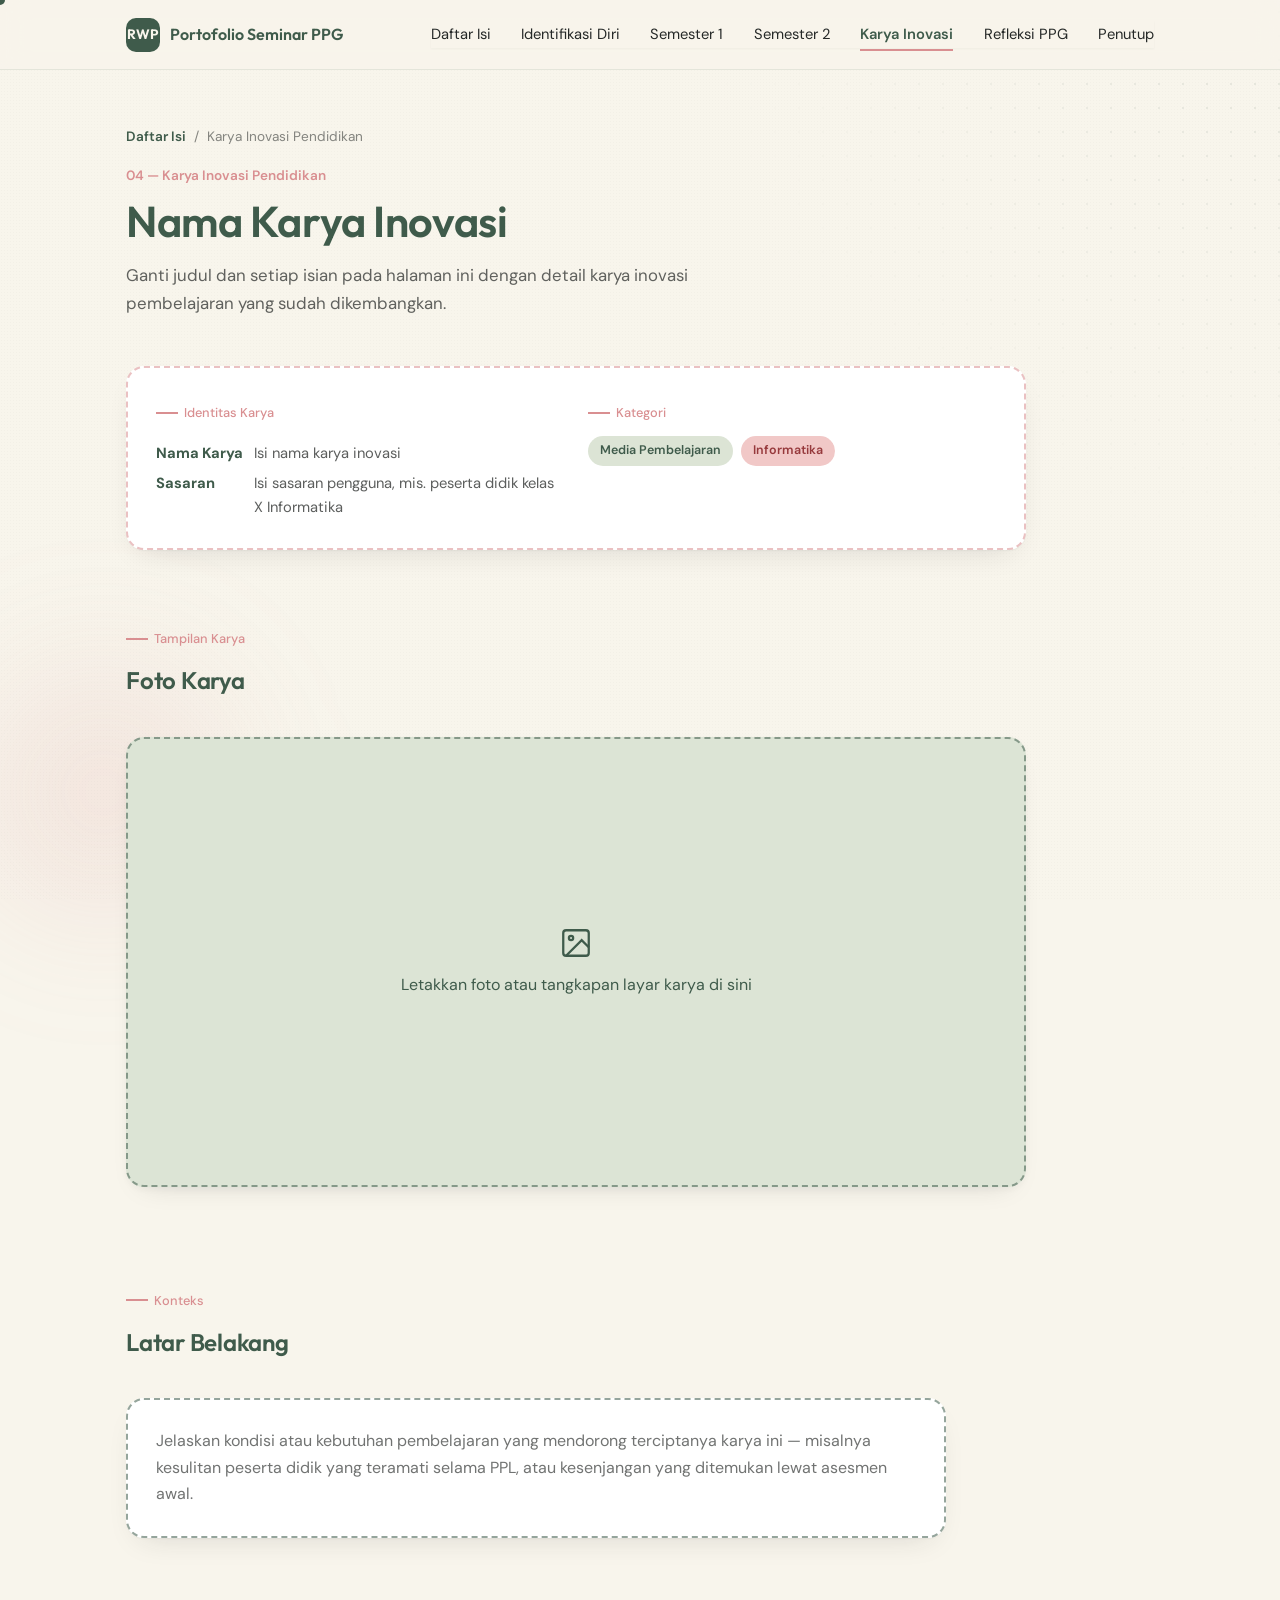
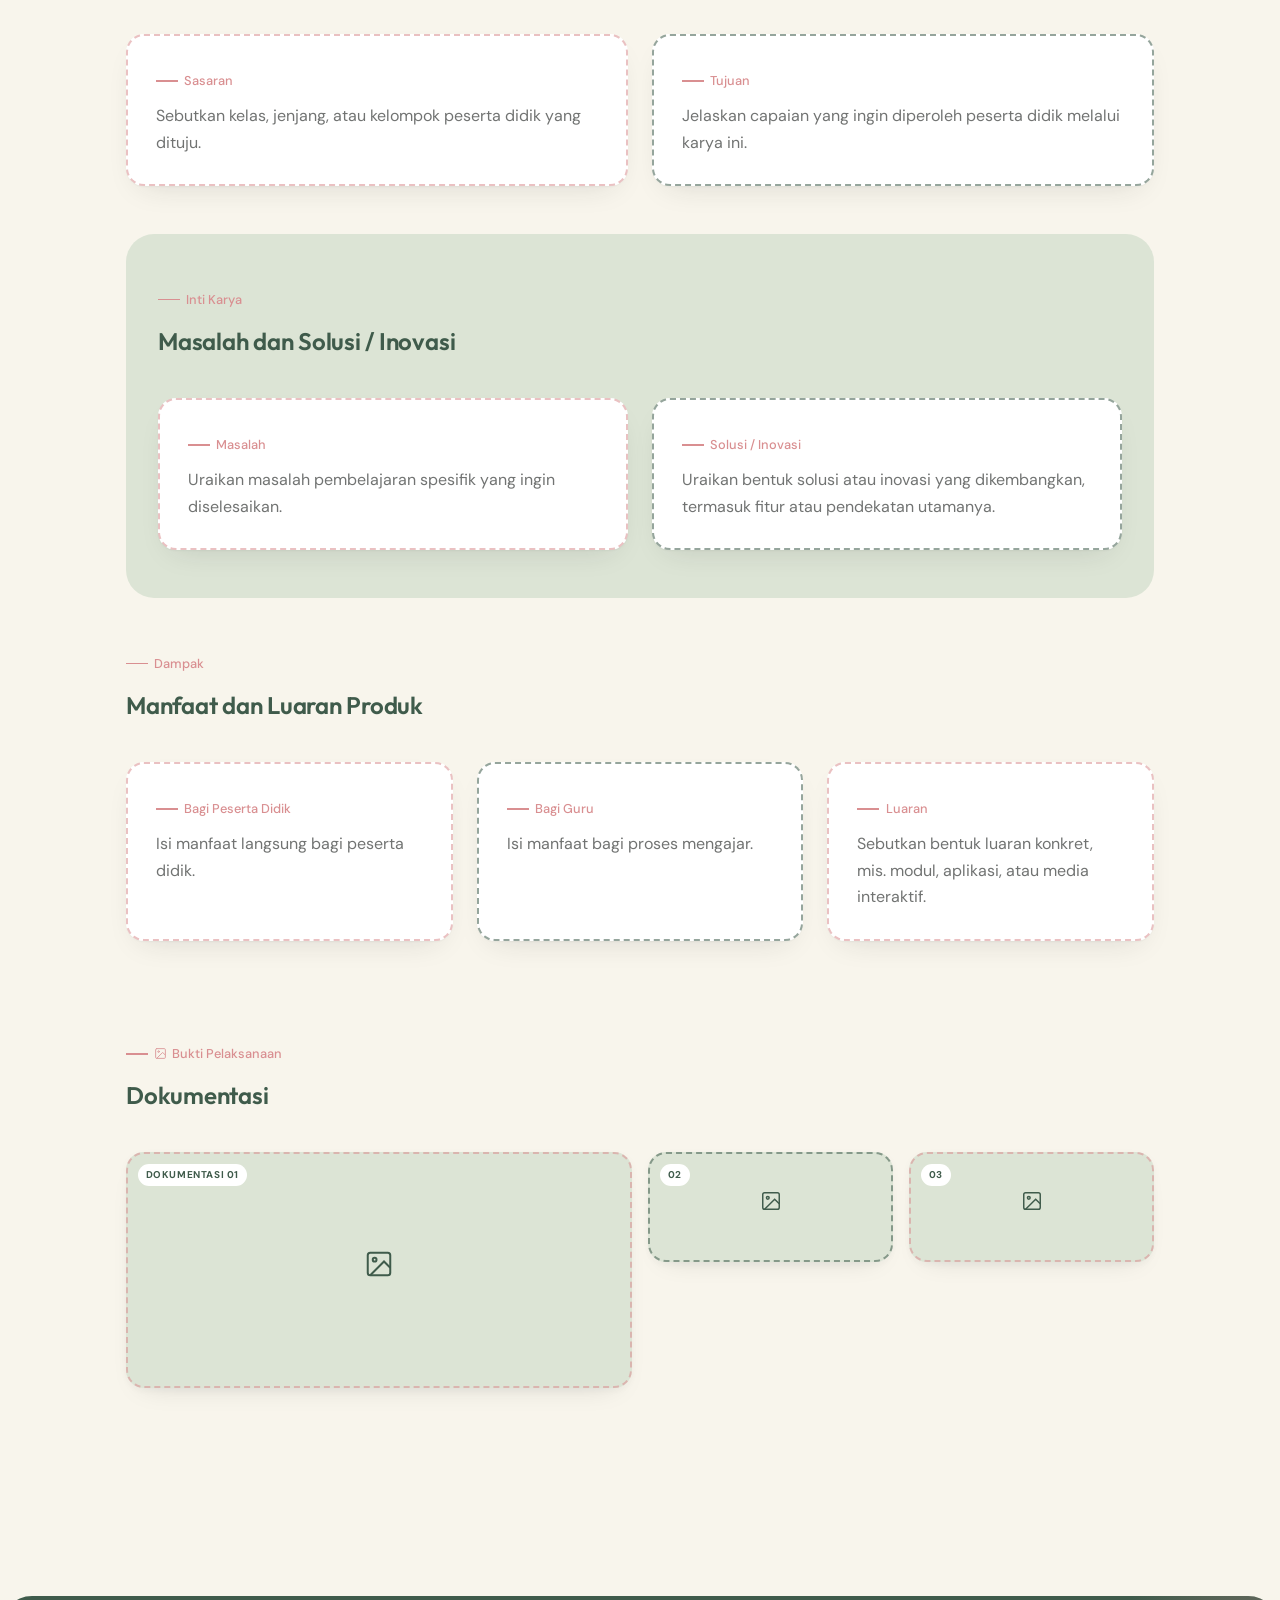
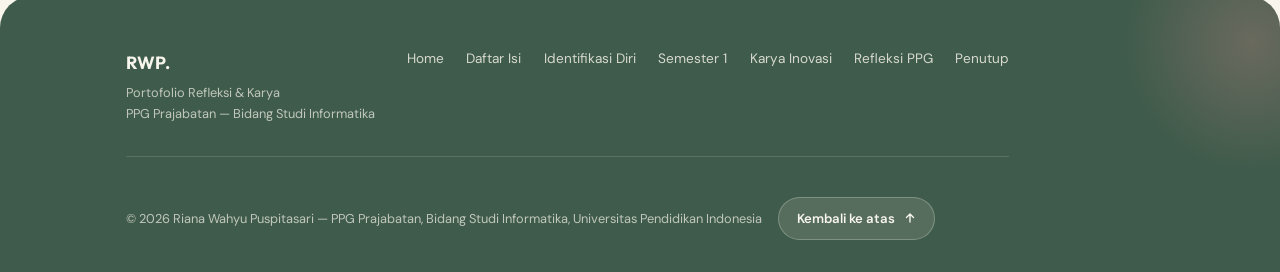
==== karya-inovasi.html @ f8ba3a1b "first" ====
<!DOCTYPE html>
<html lang="id">
<head>
<meta charset="UTF-8">
<meta name="viewport" content="width=device-width, initial-scale=1.0">
<title>Karya Inovasi Pendidikan — Portofolio Seminar PPG</title>
<link rel="preconnect" href="https://fonts.googleapis.com">
<link href="https://fonts.googleapis.com/css2?family=Plus+Jakarta+Sans:wght@500;600;700;800&family=Inter:wght@400;500;600;700&family=Caveat:wght@500;600&display=swap" rel="stylesheet">
<link rel="stylesheet" href="assets/css/style.css">
</head>
<body>
<div id="loader" aria-hidden="true">
  <div class="loader-mark">RWP.</div>
  <div class="loader-text">Merangkai perjalanan belajar&hellip;</div>
  <div class="loader-bar"><span></span></div>
</div>
<div id="scroll-progress-wrap"><div id="scroll-progress"></div></div>
<div id="custom-cursor" aria-hidden="true"></div>

<nav class="site-nav" id="top">
  <div class="container">
    <a href="index.html" class="brand"><span class="brand-mark">RWP</span> Portofolio Seminar PPG</a>
    <ul class="nav-links">
      <li><a href="daftar-isi.html">Daftar Isi</a></li>
      <li><a href="identifikasi-diri.html">Identifikasi Diri</a></li>
      <li><a href="semester-1.html">Semester 1</a></li>
      <li><a href="semester-2.html">Semester 2</a></li>
      <li><a href="karya-inovasi.html">Karya Inovasi</a></li>
      <li><a href="refleksi-ppg.html">Refleksi PPG</a></li>
      <li><a href="penutup.html">Penutup</a></li>
    </ul>
    <button class="menu-btn" aria-label="Buka menu" aria-expanded="false">
      <svg width="18" height="18" viewBox="0 0 24 24" fill="none" stroke="currentColor" stroke-width="2.2" stroke-linecap="round"><path d="M4 6h16M4 12h16M4 18h16"/></svg>
    </button>
  </div>
</nav>

<main class="page-shell">
  <div class="container">
    <div class="breadcrumb"><a href="daftar-isi.html">Daftar Isi</a><span>/</span><span>Karya Inovasi Pendidikan</span></div>

    <div class="hero-header" style="text-align:left;padding-top:0;">
      <p class="kicker">04 — Karya Inovasi Pendidikan</p>
      <h1 id="karya-title">Nama Karya Inovasi</h1>
      <p class="lede" style="margin-inline:0;">Ganti judul dan setiap isian pada halaman ini dengan detail karya inovasi pembelajaran yang sudah dikembangkan.</p>
    </div>

    <!-- Identitas Karya -->
    <section class="section-tight reveal">
      <div class="card card-pad grid grid-2" style="max-width:900px;">
        <div>
          <p class="eyebrow">Identitas Karya</p>
          <div class="identity-info">
            <div class="id-row"><b>Nama Karya</b><span>Isi nama karya inovasi</span></div>
            <div class="id-row"><b>Sasaran</b><span>Isi sasaran pengguna, mis. peserta didik kelas X Informatika</span></div>
          </div>
        </div>
        <div>
          <p class="eyebrow">Kategori</p>
          <div style="display:flex;gap:.5rem;flex-wrap:wrap;">
            <span class="tag">Media Pembelajaran</span>
            <span class="tag tag-rose">Informatika</span>
          </div>
        </div>
      </div>
    </section>

    <!-- Foto Karya -->
    <section class="reveal">
      <div class="section-head">
        <p class="eyebrow">Tampilan Karya</p>
        <h2>Foto Karya</h2>
      </div>
      <div class="artefact-frame" style="max-width:900px;aspect-ratio:16/8;display:flex;flex-direction:column;align-items:center;justify-content:center;">
        <svg width="34" height="34" viewBox="0 0 24 24" fill="none" stroke="currentColor" stroke-width="1.6"><rect x="3" y="3" width="18" height="18" rx="2"/><circle cx="8.5" cy="8.5" r="1.5"/><path d="M21 15l-5-5L5 21"/></svg>
        <p>Letakkan foto atau tangkapan layar karya di sini</p>
      </div>
    </section>

    <!-- Latar Belakang -->
    <section class="reveal">
      <div class="section-head">
        <p class="eyebrow">Konteks</p>
        <h2>Latar Belakang</h2>
      </div>
      <div class="card card-pad" style="max-width:820px;">
        <p class="muted">Jelaskan kondisi atau kebutuhan pembelajaran yang mendorong terciptanya karya ini — misalnya kesulitan peserta didik yang teramati selama PPL, atau kesenjangan yang ditemukan lewat asesmen awal.</p>
      </div>
    </section>

    <!-- Sasaran dan Tujuan -->
    <section class="reveal">
      <div class="grid grid-2">
        <div class="card card-pad">
          <p class="eyebrow">Sasaran</p>
          <p class="muted">Sebutkan kelas, jenjang, atau kelompok peserta didik yang dituju.</p>
        </div>
        <div class="card card-pad">
          <p class="eyebrow">Tujuan</p>
          <p class="muted">Jelaskan capaian yang ingin diperoleh peserta didik melalui karya ini.</p>
        </div>
      </div>
    </section>

    <!-- Masalah dan Solusi -->
    <section class="section-alt reveal" style="border-radius: var(--radius-lg);">
      <div class="container" style="padding-inline:2rem;max-width:100%;">
        <div class="section-head">
          <p class="eyebrow">Inti Karya</p>
          <h2>Masalah dan Solusi / Inovasi</h2>
        </div>
        <div class="grid grid-2">
          <div class="card card-pad">
            <p class="eyebrow" style="color:var(--rose);">Masalah</p>
            <p class="muted">Uraikan masalah pembelajaran spesifik yang ingin diselesaikan.</p>
          </div>
          <div class="card card-pad">
            <p class="eyebrow">Solusi / Inovasi</p>
            <p class="muted">Uraikan bentuk solusi atau inovasi yang dikembangkan, termasuk fitur atau pendekatan utamanya.</p>
          </div>
        </div>
      </div>
    </section>

    <!-- Manfaat dan Luaran -->
    <section class="reveal">
      <div class="section-head">
        <p class="eyebrow">Dampak</p>
        <h2>Manfaat dan Luaran Produk</h2>
      </div>
      <div class="grid grid-3">
        <div class="card card-pad">
          <p class="eyebrow">Bagi Peserta Didik</p>
          <p class="muted">Isi manfaat langsung bagi peserta didik.</p>
        </div>
        <div class="card card-pad">
          <p class="eyebrow">Bagi Guru</p>
          <p class="muted">Isi manfaat bagi proses mengajar.</p>
        </div>
        <div class="card card-pad">
          <p class="eyebrow">Luaran</p>
          <p class="muted">Sebutkan bentuk luaran konkret, mis. modul, aplikasi, atau media interaktif.</p>
        </div>
      </div>
    </section>

    <!-- Dokumentasi -->
    <section class="reveal">
      <div class="section-head">
        <p class="eyebrow"><span class="deco-icon"><svg width="13" height="13" viewBox="0 0 24 24" fill="none" stroke="currentColor" stroke-width="1.8" stroke-linecap="round" stroke-linejoin="round"><rect x="3" y="3" width="18" height="18" rx="2"/><circle cx="8.5" cy="8.5" r="1.5"/><path d="M21 15l-5-5L5 21"/></svg></span> Bukti Pelaksanaan</p>
        <h2>Dokumentasi</h2>
      </div>
      <div class="gallery-varied">
        <div class="artefact-frame g-large">
          <span class="a-tag">Dokumentasi 01</span>
          <svg width="30" height="30" viewBox="0 0 24 24" fill="none" stroke="currentColor" stroke-width="1.6"><rect x="3" y="3" width="18" height="18" rx="2"/><circle cx="8.5" cy="8.5" r="1.5"/><path d="M21 15l-5-5L5 21"/></svg>
        </div>
        <div class="artefact-frame g-small">
          <span class="a-tag">02</span>
          <svg width="22" height="22" viewBox="0 0 24 24" fill="none" stroke="currentColor" stroke-width="1.6"><rect x="3" y="3" width="18" height="18" rx="2"/><circle cx="8.5" cy="8.5" r="1.5"/><path d="M21 15l-5-5L5 21"/></svg>
        </div>
        <div class="artefact-frame g-small">
          <span class="a-tag">03</span>
          <svg width="22" height="22" viewBox="0 0 24 24" fill="none" stroke="currentColor" stroke-width="1.6"><rect x="3" y="3" width="18" height="18" rx="2"/><circle cx="8.5" cy="8.5" r="1.5"/><path d="M21 15l-5-5L5 21"/></svg>
        </div>
      </div>
    </section>

  </div>
</main>

<footer class="site-footer">
  <div class="container">
    <div class="footer-top">
      <div class="footer-brand">RWP.
        <span>Portofolio Refleksi &amp; Karya<br>PPG Prajabatan &mdash; Bidang Studi Informatika</span>
      </div>
      <nav class="footer-nav" aria-label="Navigasi footer">
        <a href="index.html">Home</a>
        <a href="daftar-isi.html">Daftar Isi</a>
        <a href="identifikasi-diri.html">Identifikasi Diri</a>
        <a href="semester-1.html">Semester 1</a>
        <a href="karya-inovasi.html">Karya Inovasi</a>
        <a href="refleksi-ppg.html">Refleksi PPG</a>
        <a href="penutup.html">Penutup</a>
      </nav>
    </div>
    <div class="footer-bottom">
      <p>&copy; 2026 Riana Wahyu Puspitasari &mdash; PPG Prajabatan, Bidang Studi Informatika, Universitas Pendidikan Indonesia</p>
      <a href="#top" class="back-to-top magnetic">Kembali ke atas <svg width="14" height="14" viewBox="0 0 24 24" fill="none" stroke="currentColor" stroke-width="2.4" stroke-linecap="round"><path d="M12 19V5M6 11l6-6 6 6"/></svg></a>
    </div>
  </div>
</footer>

<script src="assets/js/main.js"></script>
</body>
</html>
---- assets/css/style.css ----
@import url("https://fonts.googleapis.com/css2?family=Caveat:wght@400;500;600;700&family=DM+Sans:wght@400;500;600;700&family=Outfit:wght@400;500;600;700&display=swap");

/* ==========================================================================
   Portofolio Seminar PPG — Riana Wahyu Puspitasari
   Design tokens: Warm Cream / Deep Sage / Dusty Rose
   Type: Space Grotesk (display) + Inter (body)
   ========================================================================== */

:root{
  --cream:      #F8F5EC;
  --sage-deep:  #3F5B4B;
  --sage-soft:  #A8B9A3;
  --rose:       #D98F91;
  --blush:      #F1C8C7;
  --sage-pale:  #DCE4D5;
  --charcoal:   #252827;
  --beige:      #E7D8BE;
  --white:      #FFFFFF;

  --sage-deep-rgb: 63, 91, 75;
  --rose-rgb: 217, 143, 145;

  --font-display: "Outfit", sans-serif;
  --font-body: "DM Sans", sans-serif;
  --font-hand: "Caveat", cursive;

  --c-connection: var(--rose);
  --c-challenge: var(--blush);
  --c-concept: var(--sage-soft);
  --c-change: var(--sage-deep);

  --radius-lg: 28px;
  --radius-md: 18px;
  --radius-sm: 10px;

  --shadow-card: 0 1px 2px rgba(37,40,39,.04), 0 12px 32px -16px rgba(37,40,39,.18);
  --shadow-lift: 0 20px 48px -20px rgba(37,40,39,.28);

  --max-width: 1140px;
  --edge: clamp(1.25rem, 5vw, 3.5rem);
}

@media (prefers-color-scheme: no-preference){ }

*, *::before, *::after{ box-sizing: border-box; }
html{ scroll-behavior: smooth; }
@media (prefers-reduced-motion: reduce){
  html{ scroll-behavior: auto; }
  *{ animation-duration: .001ms !important; animation-iteration-count: 1 !important; transition-duration: .001ms !important; }
}

body{
  margin: 0;
  background: var(--cream);
  color: var(--charcoal);
  font-family: var(--font-body);
  font-size: 16px;
  line-height: 1.65;
  -webkit-font-smoothing: antialiased;
  position: relative;
}

/* Subtle paper grain, sits above the cream field, below all content */
body::before{
  content: "";
  position: fixed;
  inset: 0;
  z-index: 0;
  pointer-events: none;
  opacity: .5;
  background-image: radial-gradient(rgba(63,91,75,.05) 1px, transparent 1px);
  background-size: 3px 3px;
  mix-blend-mode: multiply;
}
.site-nav, main, .site-footer, #loader, #scroll-progress-wrap, #custom-cursor{ position: relative; z-index: 1; }

img{ max-width: 100%; display: block; }
a{ color: inherit; text-decoration: none; }
ul{ margin: 0; padding: 0; list-style: none; }
h1,h2,h3,h4,p{ margin: 0; }
button{ font: inherit; cursor: pointer; }

.container{
  max-width: var(--max-width);
  margin-inline: auto;
  padding-inline: var(--edge);
}

.font-display{ font-family: var(--font-display); }

h1,h2,h3,h4{ font-family: var(--font-display); color: var(--sage-deep); font-weight: 600; letter-spacing: -0.01em; }

.eyebrow{
  display: inline-flex;
  align-items: center;
  gap: .5em;
  font-size: .8rem;
  font-weight: 500;
  color: var(--rose);
  margin-bottom: .75rem;
}
.eyebrow::before{
  content: "";
  width: 22px; height: 1.5px;
  background: currentColor;
  display: inline-block;
}

/* ---------- Focus visibility ---------- */
a:focus-visible, button:focus-visible, [tabindex]:focus-visible{
  outline: 2px solid var(--sage-deep);
  outline-offset: 3px;
  border-radius: 4px;
}

/* ---------- Navbar ---------- */
.site-nav{
  position: sticky;
  top: 0;
  z-index: 100;
  background: rgba(248,245,236,.82);
  backdrop-filter: blur(14px) saturate(140%);
  border-bottom: 1px solid rgba(63,91,75,.1);
}
.site-nav .container{
  display: flex;
  align-items: center;
  justify-content: space-between;
  padding-block: 1.1rem;
}
.brand{
  display: flex;
  align-items: center;
  gap: .65rem;
  font-family: var(--font-display);
  font-weight: 600;
  font-size: 1rem;
  color: var(--sage-deep);
}
.brand-mark{
  width: 34px; height: 34px;
  border-radius: 10px;
  background: var(--sage-deep);
  color: var(--cream);
  display: flex; align-items: center; justify-content: center;
  font-family: var(--font-display);
  font-weight: 700;
  font-size: .85rem;
  flex-shrink: 0;
}
.nav-links{
  display: flex;
  align-items: center;
  gap: 1.9rem;
}
.nav-links a{
  font-size: .92rem;
  color: var(--charcoal);
  position: relative;
  padding-block: .2rem;
}
.nav-links a::after{
  content:"";
  position:absolute; left:0; bottom:-3px;
  width:0; height:2px; background: var(--rose);
  transition: width .25s ease;
}
.nav-links a:hover::after, .nav-links a.active::after{ width: 100%; }
.nav-links a.active{ color: var(--sage-deep); font-weight: 600; }

.menu-btn{
  display: none;
  border: none;
  background: var(--sage-deep);
  color: var(--cream);
  width: 42px; height: 42px;
  border-radius: 12px;
  align-items: center;
  justify-content: center;
}

@media (max-width: 860px){
  .nav-links{
    position: fixed;
    inset: 72px 1rem auto 1rem;
    background: var(--white);
    border-radius: var(--radius-md);
    flex-direction: column;
    align-items: stretch;
    padding: .75rem;
    box-shadow: var(--shadow-lift);
    gap: 0;
    transform: translateY(-12px);
    opacity: 0;
    pointer-events: none;
    transition: transform .25s ease, opacity .25s ease;
  }
  .nav-links.open{
    transform: translateY(0);
    opacity: 1;
    pointer-events: auto;
  }
  .nav-links a{ padding: .85rem 1rem; border-radius: var(--radius-sm); }
  .nav-links a:hover{ background: var(--sage-pale); }
  .nav-links a::after{ display:none; }
  .menu-btn{ display: flex; }
}

/* ---------- Buttons ---------- */
.btn{
  display: inline-flex;
  align-items: center;
  gap: .55rem;
  padding: .85rem 1.6rem;
  border-radius: 999px;
  font-weight: 600;
  font-size: .95rem;
  border: 1px solid transparent;
  transition: transform .2s ease, box-shadow .2s ease, background .2s ease;
}
.btn-primary{
  background: var(--sage-deep);
  color: var(--cream);
  box-shadow: 0 10px 24px -10px rgba(63,91,75,.55);
}
.btn-primary:hover{ transform: translateY(-2px); box-shadow: 0 16px 30px -12px rgba(63,91,75,.6); }
.btn-outline{
  background: transparent;
  border-color: rgba(63,91,75,.35);
  color: var(--sage-deep);
}
.btn-outline:hover{ background: rgba(63,91,75,.08); }
.btn-rose{
  background: var(--rose);
  color: var(--white);
  box-shadow: 0 10px 24px -10px rgba(217,143,145,.65);
}
.btn-rose:hover{ transform: translateY(-2px); }
.btn-sm{ padding: .6rem 1.15rem; font-size: .85rem; }

/* ---------- Section shells ---------- */
.page-shell{ padding-top: 3.5rem; padding-bottom: 6rem; position: relative; }

/* Persistent ambient background for every inner page — fixed to viewport so it
   reads as a constant "canvas texture" while scrolling, not a one-off per section. */
.page-shell::before{
  content: "";
  position: fixed;
  top: 0; right: 0;
  width: min(46vw, 620px); height: 60vh;
  z-index: 0;
  pointer-events: none;
  background-image: radial-gradient(rgba(63,91,75,.11) 1.2px, transparent 1.2px);
  background-size: 24px 24px;
  mask-image: radial-gradient(circle at top right, black, transparent 72%);
  -webkit-mask-image: radial-gradient(circle at top right, black, transparent 72%);
}
.page-shell::after{
  content: "";
  position: fixed;
  bottom: -8%; left: -6%;
  width: 360px; height: 360px;
  border-radius: 50%;
  z-index: 0;
  pointer-events: none;
  background: radial-gradient(circle, rgba(217,143,145,.22), transparent 70%);
  filter: blur(60px);
}
.page-shell .container{ position: relative; z-index: 1; }
@media (max-width: 720px){
  .page-shell::before{ width: 60vw; height: 40vh; }
  .page-shell::after{ width: 220px; height: 220px; filter: blur(40px); opacity: .7; }
}
section{ padding-block: 3rem; }
.section-alt{ background: var(--sage-pale); }
.section-tight{ padding-block: 1.5rem; }

.hero-header{
  padding-top: 2.5rem;
  padding-bottom: 1.5rem;
  text-align: center;
}
.hero-header .kicker{
  font-size: .85rem;
  color: var(--rose);
  font-weight: 600;
  margin-bottom: .6rem;
}
.hero-header h1{
  font-size: clamp(1.8rem, 3.6vw, 2.7rem);
  line-height: 1.15;
}
.hero-header p.lede{
  max-width: 620px;
  margin: 1rem auto 0;
  color: rgba(37,40,39,.72);
  font-size: 1.05rem;
}

/* ---------- Cards ---------- */
.card{
  background: var(--white);
  border-radius: var(--radius-md);
  box-shadow: var(--shadow-card);
  border: 1px solid rgba(63,91,75,.08);
}
.card-pad{ padding: 1.75rem; }

.tag{
  display: inline-flex;
  align-items: center;
  padding: .3rem .75rem;
  border-radius: 999px;
  background: var(--sage-pale);
  color: var(--sage-deep);
  font-size: .78rem;
  font-weight: 600;
}
.tag-rose{ background: var(--blush); color: #96393c; }
.tag-beige{ background: var(--beige); color: #6b4f22; }

/* ---------- Grid helpers ---------- */
.grid{ display: grid; gap: 1.5rem; }
.grid-2{ grid-template-columns: repeat(2, 1fr); }
.grid-3{ grid-template-columns: repeat(3, 1fr); }
@media (max-width: 900px){ .grid-2, .grid-3{ grid-template-columns: 1fr; } }

/* ---------- Accordion (4C reflections) ---------- */
.accordion-item{
  border: 1px solid rgba(63,91,75,.14);
  border-radius: var(--radius-md);
  background: var(--white);
  overflow: hidden;
  margin-bottom: 1rem;
}
.accordion-trigger{
  width: 100%;
  display: flex;
  align-items: center;
  justify-content: space-between;
  gap: 1rem;
  background: none;
  border: none;
  padding: 1.25rem 1.5rem;
  text-align: left;
}
.accordion-trigger .a-title{
  display: flex;
  align-items: baseline;
  gap: .9rem;
}
.accordion-trigger .a-num{
  font-family: var(--font-display);
  font-weight: 800;
  font-size: .82rem;
  color: rgba(63,91,75,.35);
}
.accordion-trigger .a-label{
  font-family: var(--font-display);
  font-weight: 600;
  color: var(--sage-deep);
  font-size: 1.05rem;
}
.accordion-trigger .a-sub{
  font-size: .85rem;
  color: rgba(37,40,39,.55);
}
.accordion-icon{
  width: 30px; height: 30px;
  border-radius: 50%;
  background: var(--sage-pale);
  color: var(--sage-deep);
  display: flex; align-items: center; justify-content: center;
  flex-shrink: 0;
  transition: transform .3s ease, background .3s ease;
}
.accordion-item.open .accordion-icon{ background: var(--rose); color: var(--white); transform: rotate(45deg); }
.accordion-panel{
  max-height: 0;
  overflow: hidden;
  transition: max-height .4s ease;
}
.accordion-panel-inner{
  padding: 0 1.5rem 1.5rem;
  color: rgba(37,40,39,.85);
}
.accordion-panel-inner p + p{ margin-top: .9rem; }

/* ---------- Tabs (Artefak / Analisis / Kaitan Praktis) ---------- */
.tabs{ display: flex; gap: .5rem; flex-wrap: wrap; margin-bottom: 1.5rem; }
.tab-btn{
  border: 1px solid rgba(63,91,75,.2);
  background: var(--white);
  color: var(--sage-deep);
  padding: .6rem 1.2rem;
  border-radius: 999px;
  font-size: .88rem;
  font-weight: 600;
}
.tab-btn.active{ background: var(--sage-deep); color: var(--cream); border-color: var(--sage-deep); }
.tab-panel{ display: none; }
.tab-panel.active{ display: block; animation: fadein .35s ease; }
@keyframes fadein{ from{ opacity: 0; transform: translateY(6px);} to{opacity:1; transform:none;} }

/* ---------- Identity / people cards ---------- */
.people-grid{ display: grid; grid-template-columns: repeat(3,1fr); gap: 1.25rem; }
@media (max-width: 780px){ .people-grid{ grid-template-columns: 1fr; } }
.people-card{
  padding: 1.5rem;
  border-radius: var(--radius-md);
  background: var(--white);
  border: 1px solid rgba(63,91,75,.1);
  text-align: center;
}
.people-card .avatar{
  width: 64px; height: 64px;
  margin: 0 auto .9rem;
  border-radius: 50%;
  background: var(--sage-pale);
  color: var(--sage-deep);
  display: flex; align-items: center; justify-content: center;
  font-family: var(--font-display); font-weight: 700;
}
.people-card .role{ font-size: .8rem; color: var(--rose); font-weight: 600; margin-bottom: .3rem; }
.people-card .name{ font-family: var(--font-display); color: var(--sage-deep); font-weight: 600; }


/* ---------- Logos row ---------- */
.logo-row{
  display: flex;
  align-items: center;
  justify-content: center;
  gap: clamp(1.5rem, 5vw, 3.5rem);
  flex-wrap: wrap;
}
.logo-badge{
  display: flex; flex-direction: column; align-items: center; gap: .10rem;
  color: var(--sage-deep);
}


.logo-badge .mark{
  width: 64px;
  height: 64px;
  border-radius: 16px;
  background: var(--white);
  border: 1.5px solid rgba(63,91,75,.18);
  display: flex;
  align-items: center;
  justify-content: center;
  padding: .45rem;
  overflow: hidden;
}

.logo-badge .mark img{
  width: 100%;
  height: 100%;
  object-fit: contain;
}

.logo-badge span{ font-size: .72rem; color: rgba(37,40,39,.6); text-align:center; max-width: 100px; }

/* ---------- Footer ---------- */
.site-footer{
  background: var(--sage-deep);
  color: var(--cream);
  padding-block: 2.5rem;
  margin-top: 3rem;
}
.site-footer .container{ display: flex; justify-content: space-between; align-items: center; flex-wrap: wrap; gap: 1rem; }
.site-footer p{ font-size: .85rem; opacity: .8; }

/* ---------- Breadcrumb ---------- */
.breadcrumb{ font-size: .85rem; color: rgba(37,40,39,.55); margin-bottom: 1rem; display:flex; gap:.5rem; align-items:center; }
.breadcrumb a{ color: var(--sage-deep); font-weight: 600; }

/* ---------- TOC list (Daftar Isi) ---------- */
.toc-list{ display: grid; gap: 1rem; }
.toc-item{
  display: flex;
  align-items: center;
  gap: 1.25rem;
  padding: 1.3rem 1.5rem;
  background: var(--white);
  border-radius: var(--radius-md);
  border: 1px solid rgba(63,91,75,.1);
  transition: transform .25s ease, box-shadow .25s ease, border-color .25s ease;
}
.toc-item:hover{ transform: translateX(6px); box-shadow: var(--shadow-card); border-color: var(--rose); }
.toc-num{
  font-family: var(--font-display);
  font-weight: 700;
  font-size: 1.4rem;
  color: var(--sage-soft);
  width: 44px;
  flex-shrink: 0;
}
.toc-item .toc-body h3{ font-size: 1.1rem; margin-bottom: .2rem; }
.toc-item .toc-body p{ font-size: .88rem; color: rgba(37,40,39,.6); }
.toc-arrow{ margin-left: auto; color: var(--rose); flex-shrink: 0; }

/* ---------- Course grid (semester pages) ---------- */
.course-grid{ display: grid; grid-template-columns: repeat(2, 1fr); gap: 1.25rem; }
@media (max-width: 780px){ .course-grid{ grid-template-columns: 1fr; } }
.course-card{
  padding: 1.6rem;
  border-radius: var(--radius-md);
  background: var(--white);
  border: 1px solid rgba(63,91,75,.1);
  display: flex;
  flex-direction: column;
  gap: .9rem;
  transition: transform .25s ease, box-shadow .25s ease;
}
.course-card:hover{ transform: translateY(-4px); box-shadow: var(--shadow-lift); }
.course-card .course-index{ font-family: var(--font-display); color: var(--sage-soft); font-weight: 700; }
.course-card h3{ font-size: 1.15rem; }
.course-card p{ font-size: .9rem; color: rgba(37,40,39,.65); flex-grow: 1; }
.course-card .go{ color: var(--rose); font-weight: 600; font-size: .88rem; display: inline-flex; align-items: center; gap: .35rem; }

/* ---------- Utility ---------- */
.mt-1{ margin-top: 1rem; } .mt-2{ margin-top: 2rem; } .mt-3{ margin-top: 3rem; }
.mb-1{ margin-bottom: 1rem; } .mb-2{ margin-bottom: 2rem; } .mb-3{ margin-bottom: 3rem; }
.text-center{ text-align: center; }
.muted{ color: rgba(37,40,39,.65); }
.section-head{ max-width: 640px; margin-bottom: 2.25rem; }
.section-head.center{ margin-inline: auto; text-align: center; }

/* Artefact placeholder */
.artefact-frame{
  border: 1.5px dashed rgba(63,91,75,.3);
  border-radius: var(--radius-md);
  padding: 2.25rem 1.5rem;
  text-align: center;
  background: var(--sage-pale);
  color: var(--sage-deep);
}
.artefact-frame svg{ margin-bottom: .75rem; }
.artefact-frame .fname{ font-weight: 600; margin-top: .3rem; }

/* Cover page specific */
.cover-shell{
  min-height: 100vh;
  display: flex;
  flex-direction: column;
  justify-content: center;
  padding-block: 3rem;
  position: relative;
  
}
.cover-glow{
  position: absolute;
  inset: -20% -10% auto auto;
  width: 60vw; height: 60vw;
  max-width: 720px; max-height: 720px;
  background: radial-gradient(circle, rgba(217,143,145,.35), transparent 70%);
  filter: blur(10px);
  pointer-events: none;
}
.cover-glow.two{
  inset: auto auto -20% -10%;
  background: radial-gradient(circle, rgba(63,91,75,.25), transparent 70%);
}
.cover-inner{ position: relative; z-index: 1; }
.cover-title-block{ text-align: center; max-width: 780px; margin: 0 auto 2.75rem; }
.cover-title-block .kicker{ color: var(--rose); font-weight: 600; letter-spacing: .02em; margin-bottom: .9rem; font-size: .9rem;}
.cover-title-block h1{ font-size: clamp(2rem, 4.6vw, 3.4rem); line-height: 1.12; }
.cover-title-block p{ margin-top: 1.1rem; color: rgba(37,40,39,.68); font-size: 1.05rem; }

.identity-panel{
  display: grid;
  grid-template-columns: 220px 1fr;
  gap: 2rem;
  background: var(--white);
  border-radius: var(--radius-lg);
  padding: 2rem;

  /* garis putus-putus */
  border: 3px dashed rgba(63,91,75,.4);

  box-shadow: 0 8px 25px rgba(63,91,75,.06);
  max-width: 780px;
  margin: 0 auto;
  align-items: center;
  margin-bottom: 2.5rem;
  letter-spacing: 1px;
}

.identity-panel + .grid-2{
  margin-top: 2.5rem;
}

@media (max-width: 640px){ .identity-panel{ grid-template-columns: 1fr; text-align: center; } }
.identity-photo{
  width: 100%;
  aspect-ratio: 1/1;
  border-radius: var(--radius-md);
  background: linear-gradient(160deg, var(--sage-pale), var(--blush));
  display: flex; align-items: center; justify-content: center;
  color: var(--sage-deep);
  font-family: var(--font-display);
  font-weight: 700;
  font-size: 2.6rem;
}

.identity-info h2{ font-size: 1.5rem; }
.identity-info .id-row{ display: flex; gap: .5rem; font-size: .92rem; margin-top: .35rem; color: rgba(37,40,39,.75); }
.identity-info .id-row b{ color: var(--sage-deep); min-width: 90px; display:inline-block; }
@media (max-width: 640px){ .identity-info .id-row{ justify-content:center; } }

/* ---------- Photo slots with graceful placeholder fallback ---------- */
/* Photos are hidden by default; inline onload reveals them and hides the
   placeholder, so a missing file just shows a clean "add photo" hint instead
   of a broken-image icon. */
.identity-photo{
  position: relative;
  overflow: hidden;
  width: 100%;
  aspect-ratio: 3/4;
  border-radius: var(--radius-md);
  background: linear-gradient(160deg, var(--sage-pale), var(--blush));
}

.identity-photo img{
  display: block;
  width: 100%;
  height: 100%;
  object-fit: cover;
}

.photo-fallback{
  position: absolute; inset: 0;
  display: flex;
  flex-direction: column; align-items: center; justify-content: center;
  gap: .4rem;
  text-align: center;
  padding: .5rem;
  font-family: var(--font-body);
  font-size: .72rem;
  font-weight: 600;
  color: var(--sage-deep);
  line-height: 1.3;
}
.photo-fallback code{ font-size: .62rem; font-weight: 500; opacity: .7; background: rgba(255,255,255,.5); padding: .1rem .35rem; border-radius: 4px; }

.people-card .avatar {
  position: relative;
  overflow: hidden;
}

.people-card .avatar img {
  display: block;
  position: absolute;
  inset: 0;
  width: 100%;
  height: 100%;
  object-fit: cover;
}

.people-card .avatar .avatar-fallback {
  position: absolute;
  inset: 0;
  display: none;
  align-items: center;
  justify-content: center;
  z-index: 1;
} 
/* Clearly-marked data placeholder ("belum diisi") */
.field-todo{
  color: rgba(217,143,145,.9);
  font-style: italic;
  font-weight: 500;
}

.reveal{ opacity: 0; transform: translateY(16px); transition: opacity .6s ease, transform .6s ease; }
.reveal.in{ opacity: 1; transform: none; }

.scroll-cue{
  display: flex; flex-direction: column; align-items:center; gap:.5rem;
  margin-top: 3rem;
  color: var(--sage-deep);
  opacity: .7;
  font-size: .8rem;
}

/* ==========================================================================
   Loading experience
   ========================================================================== */
#loader{
  position: fixed; inset: 0; z-index: 999;
  background: var(--cream);
  display: flex; flex-direction: column; align-items: center; justify-content: center;
  gap: 1rem;
  transition: opacity .5s ease, visibility .5s ease;
}
#loader .loader-mark{
  font-family: var(--font-display);
  font-weight: 700;
  font-size: 1.6rem;
  color: var(--sage-deep);
  letter-spacing: -.02em;
}
#loader .loader-text{
  font-size: .82rem;
  color: rgba(37,40,39,.55);
  letter-spacing: .02em;
}
#loader .loader-bar{
  width: 140px; height: 3px;
  border-radius: 999px;
  background: var(--sage-pale);
  overflow: hidden;
}
#loader .loader-bar span{
  display: block; height: 100%; width: 40%;
  background: linear-gradient(90deg, var(--sage-deep), var(--rose));
  border-radius: 999px;
  animation: loaderSlide 1.1s ease-in-out infinite;
}
@keyframes loaderSlide{
  0%{ transform: translateX(-100%); }
  100%{ transform: translateX(250%); }
}
#loader.done{ opacity: 0; visibility: hidden; pointer-events: none; }
@media (prefers-reduced-motion: reduce){
  #loader{ display: none; }
}

/* ==========================================================================
   Scroll progress
   ========================================================================== */
#scroll-progress-wrap{
  position: fixed;
  top: 0; left: 0;
  width: 100%; height: 2.5px;
  background: transparent;
  z-index: 120;
  pointer-events: none;
}
#scroll-progress{
  height: 100%;
  width: 0%;
  background: linear-gradient(90deg, var(--sage-deep), var(--rose));
  transition: width .08s linear;
}

/* ==========================================================================
   Custom cursor (desktop, fine pointer only)
   ========================================================================== */
#custom-cursor{
  position: fixed;
  top: 0; left: 0;
  width: 10px; height: 10px;
  border-radius: 50%;
  background: var(--sage-deep);
  pointer-events: none;
  z-index: 200;
  transform: translate(-50%, -50%);
  transition: width .18s ease, height .18s ease, background .18s ease, border-color .18s ease;
  display: none;
  mix-blend-mode: normal;
}
#custom-cursor.grow{
  width: 34px; height: 34px;
  background: rgba(217,143,145,.18);
  border: 1.5px solid var(--rose);
}
#custom-cursor.label::after{
  content: attr(data-label);
  position: absolute;
  inset: 0;
  display: flex; align-items: center; justify-content: center;
  font-size: .55rem;
  font-weight: 700;
  letter-spacing: .04em;
  color: var(--sage-deep);
  white-space: nowrap;
}
@media (hover: hover) and (pointer: fine){
  body:not(.reduced-motion) #custom-cursor{ display: block; }
}

/* ==========================================================================
   Hand-written annotation accent
   ========================================================================== */
.hand-note{
  font-family: var(--font-hand);
  font-size: 1.35rem;
  color: var(--rose);
  display: inline-flex;
  align-items: center;
  gap: .4rem;
  transform: rotate(-2deg);
}
.hand-note svg{ flex-shrink: 0; }

/* ==========================================================================
   Oversized section numbering (decorative)
   ========================================================================== */
.section-head{ position: relative; }
.section-head.numbered{ padding-left: .1rem; }
.section-num-bg{
  position: absolute;
  top: -1.6rem; right: 0;
  font-family: var(--font-display);
  font-weight: 800;
  font-size: clamp(3.5rem, 9vw, 6.5rem);
  color: rgba(63,91,75,.06);
  line-height: 1;
  pointer-events: none;
  user-select: none;
  z-index: 0;
}

/* ==========================================================================
   Hero sticky-note chips (index.html editorial hero)
   ========================================================================== */
.sticky-notes{
  display: flex; flex-wrap: wrap; gap: .75rem;
  justify-content: center;
  margin-block: 1rem;
}
.sticky-note{
  font-family: var(--font-display);
  font-weight: 700;
  font-size: .72rem;
  letter-spacing: .04em;
  padding: .5rem 1rem;
  border-radius: 10px;
  box-shadow: var(--shadow-card);
  transform: rotate(var(--tilt, -2deg));
  transition: transform .25s ease;
}
.sticky-note:hover{ transform: rotate(0deg) translateY(-3px); }
.sticky-note.n-connection{ background: var(--blush); color: #7a3234; --tilt: -3deg; }
.sticky-note.n-challenge{ background: var(--beige); color: #6b4f22; --tilt: 2deg; }
.sticky-note.n-concept{ background: var(--sage-pale); color: var(--sage-deep); --tilt: -1.5deg; }
.sticky-note.n-change{ background: var(--sage-deep); color: var(--cream); --tilt: 2.5deg; }

/* ==========================================================================
   4C color logic (accordion + summary chips)
   ========================================================================== */
.accordion-item[data-c="connection"]{ border-left: 3px solid var(--c-connection); }
.accordion-item[data-c="challenge"]{ border-left: 3px solid var(--c-challenge); }
.accordion-item[data-c="concept"]{ border-left: 3px solid var(--c-concept); }
.accordion-item[data-c="change"]{ border-left: 3px solid var(--c-change); }
.accordion-item[data-c="connection"] .accordion-icon{ background: var(--c-connection); color: var(--white); }
.accordion-item[data-c="challenge"] .accordion-icon{ background: var(--c-challenge); color: #6b4f22; }
.accordion-item[data-c="concept"] .accordion-icon{ background: var(--c-concept); color: var(--sage-deep); }
.accordion-item[data-c="change"] .accordion-icon{ background: var(--c-change); color: var(--white); }
.accordion-item[data-c="connection"] .deco-icon{ color: var(--c-connection); }
.accordion-item[data-c="challenge"] .deco-icon{ color: #b8735a; }
.accordion-item[data-c="concept"] .deco-icon{ color: var(--sage-deep); }
.accordion-item[data-c="change"] .deco-icon{ color: var(--c-change); }
.accordion-item.open .accordion-icon{ transform: rotate(45deg); }

/* ==========================================================================
   Button arrow micro-interaction
   ========================================================================== */
.btn svg{ transition: transform .25s ease; }
.btn:hover svg{ transform: translateX(3px); }
.btn:active{ transform: scale(.97); }
.course-card .go svg, .toc-arrow svg{ transition: transform .25s ease; }
.course-card:hover .go, .toc-item:hover .toc-arrow{ transform: translateX(3px); }

/* ==========================================================================
   Grid stagger (reveal-on-scroll, per item)
   ========================================================================== */
.course-grid .reveal:nth-child(1),.grid-3 .reveal:nth-child(1),.grid-2 .reveal:nth-child(1),.toc-list .reveal:nth-child(1),.people-card.reveal:nth-child(1){ transition-delay: 0s; }
.course-grid .reveal:nth-child(2),.grid-3 .reveal:nth-child(2),.grid-2 .reveal:nth-child(2),.toc-list .reveal:nth-child(2),.people-card.reveal:nth-child(2){ transition-delay: .08s; }
.course-grid .reveal:nth-child(3),.grid-3 .reveal:nth-child(3),.toc-list .reveal:nth-child(3),.people-card.reveal:nth-child(3){ transition-delay: .16s; }
.course-grid .reveal:nth-child(4),.toc-list .reveal:nth-child(4){ transition-delay: .24s; }
.course-grid .reveal:nth-child(5),.toc-list .reveal:nth-child(5){ transition-delay: .32s; }
.course-grid .reveal:nth-child(6),.toc-list .reveal:nth-child(6){ transition-delay: .4s; }

/* ==========================================================================
   Footer — redesigned
   ========================================================================== */
.site-footer{
  background: var(--sage-deep);
  color: var(--cream);
  padding-block: 3.25rem 2rem;
  margin-top: 4rem;
  border-radius: 32px 32px 0 0;
  position: relative;
  overflow: hidden;
}
.site-footer::before{
  content: "";
  position: absolute;
  top: -30%; right: -8%;
  width: 260px; height: 260px;
  background: radial-gradient(circle, rgba(217,143,145,.28), transparent 70%);
  border-radius: 50%;
  pointer-events: none;
}
.site-footer .footer-top{
  display: flex; justify-content: space-between; align-items: flex-start;
  flex-wrap: wrap; gap: 2rem;
  padding-bottom: 2rem;
  border-bottom: 1px solid rgba(248,245,236,.14);
  position: relative; z-index: 1;
}
.site-footer .footer-brand{ font-family: var(--font-display); font-weight: 700; font-size: 1.1rem; }
.site-footer .footer-brand span{ display: block; font-family: var(--font-body); font-weight: 400; font-size: .8rem; opacity: .7; margin-top: .3rem; }
.site-footer .footer-nav{ display: flex; flex-wrap: wrap; gap: .5rem 1.4rem; }
.site-footer .footer-nav a{ font-size: .85rem; opacity: .82; transition: opacity .2s ease; }
.site-footer .footer-nav a:hover{ opacity: 1; text-decoration: underline; text-underline-offset: 3px; }
.site-footer .footer-bottom{
  display: flex; justify-content: space-between; align-items: center;
  flex-wrap: wrap; gap: 1rem;
  padding-top: 1.5rem;
  position: relative; z-index: 1;
}
.site-footer .footer-bottom p{ font-size: .8rem; opacity: .7; margin: 0; }
.back-to-top{
  display: inline-flex; align-items: center; gap: .5rem;
  background: rgba(248,245,236,.12);
  border: 1px solid rgba(248,245,236,.25);
  color: var(--cream);
  padding: .6rem 1.1rem;
  border-radius: 999px;
  font-size: .82rem;
  font-weight: 600;
  transition: transform .2s ease, background .2s ease;
}
.back-to-top:hover{ background: rgba(248,245,236,.22); transform: translateY(-2px); }


/* ==========================================================================
   FINAL POLISH PASS — ambient texture, decorative system, journey paths
   ========================================================================== */

html, body{ overflow-x: hidden; }

/* ---------- Micro dot-grid field ---------- */
.dot-field{
  position: absolute;
  inset: 0;
  z-index: 0;
  pointer-events: none;
  background-image: radial-gradient(currentColor 1.2px, transparent 1.2px);
  background-size: 22px 22px;
}
.dot-field.sage{ color: rgba(63,91,75,.14); }
.dot-field.rose{ color: rgba(217,143,145,.14); }
.dot-field.fade-b{ mask-image: linear-gradient(to bottom, black, transparent); -webkit-mask-image: linear-gradient(to bottom, black, transparent); }
.dot-field.fade-t{ mask-image: linear-gradient(to top, black, transparent); -webkit-mask-image: linear-gradient(to top, black, transparent); }
.dot-field.corner-tr{ inset: 0 0 auto auto; width: 45%; height: 55%; mask-image: radial-gradient(circle at top right, black, transparent 70%); -webkit-mask-image: radial-gradient(circle at top right, black, transparent 70%); }
.dot-field.corner-bl{ inset: auto auto 0 0; width: 45%; height: 55%; mask-image: radial-gradient(circle at bottom left, black, transparent 70%); -webkit-mask-image: radial-gradient(circle at bottom left, black, transparent 70%); }

/* ---------- Editorial grid lines ---------- */
.grid-lines{ position: relative; }
.grid-lines::before, .grid-lines::after{
  content: "";
  position: absolute;
  pointer-events: none;
  background: rgba(63,91,75,.14);
}
.grid-lines::before{ top: 0; bottom: 0; left: 8%; width: 1px; }
.grid-lines::after{ left: 0; right: 0; top: 50%; height: 1px; opacity: .5; }
.grid-lines.v-only::after{ display: none; }
.grid-lines.h-only::before{ display: none; }

/* ---------- Ambient organic blobs ---------- */
.ambient-blob{
  position: absolute;
  border-radius: 50%;
  filter: blur(50px);
  pointer-events: none;
  z-index: 0;
  opacity: .55;
  will-change: transform;
}
.ambient-blob.b-sage{ background: radial-gradient(circle, rgba(63,91,75,.30), transparent 70%); }
.ambient-blob.b-rose{ background: radial-gradient(circle, rgba(217,143,145,.32), transparent 70%); }
.ambient-blob.b-beige{ background: radial-gradient(circle, rgba(231,216,190,.4), transparent 70%); }
.ambient-blob.b-blush{ background: radial-gradient(circle, rgba(241,200,199,.35), transparent 70%); }

/* ---------- Floating editorial micro-labels ---------- */
.floating-label{
  position: absolute;
  font-family: var(--font-body);
  font-size: .68rem;
  font-weight: 700;
  letter-spacing: .12em;
  text-transform: uppercase;
  color: var(--sage-deep);
  opacity: .55;
  display: flex;
  align-items: center;
  gap: .4rem;
  pointer-events: none;
  z-index: 1;
}
.floating-label.rose{ color: var(--rose); }
.floating-label svg{ flex-shrink: 0; opacity: .8; }
@media (max-width: 720px){ .floating-label{ display: none; } }

/* ---------- Decorative line icons (inline SVG, single thin-stroke family) ---------- */
.deco-icon{
  display: inline-flex;
  align-items: center;
  justify-content: center;
  color: var(--rose);
  opacity: .85;
}
.eyebrow .deco-icon{ margin-right: -.15em; }

/* ---------- Section transition connectors ---------- */
.section-transition{
  display: flex;
  align-items: center;
  justify-content: center;
  gap: .6rem;
  padding-block: .5rem;
  color: rgba(63,91,75,.35);
}
.section-transition .dot{ width: 4px; height: 4px; border-radius: 50%; background: currentColor; }
.section-transition .dot:nth-child(2){ background: var(--rose); opacity: .6; }
.section-transition svg{ opacity: .5; }

/* ---------- Learning journey visual path (course grids) ---------- */
.course-grid{ position: relative; }
.course-grid.with-path{ padding-top: .5rem; }
.journey-line{
  position: absolute;
  left: 50%;
  top: 0; bottom: 0;
  width: 2px;
  background: linear-gradient(to bottom, var(--sage-soft), var(--rose), var(--sage-soft));
  transform: translateX(-50%) scaleY(0);
  transform-origin: top;
  transition: transform 1.1s ease;
  z-index: 0;
  border-radius: 2px;
}
.journey-line.drawn{ transform: translateX(-50%) scaleY(1); }
.course-card{ position: relative; z-index: 1; }
.course-card .course-index{
  position: relative;
  display: inline-flex;
  align-items: center;
  justify-content: center;
  width: 30px; height: 30px;
  border-radius: 50%;
  background: var(--sage-pale);
  font-size: .85rem;
}
@media (max-width: 780px){ .journey-line{ display: none; } }

/* ---------- 4C animated connector ---------- */
.accordion-group{ position: relative; padding-left: 1.1rem; }
.c-connector{
  position: absolute;
  left: 0; top: 1.4rem; bottom: 1.4rem;
  width: 2px;
  background: linear-gradient(to bottom, var(--c-connection), var(--c-challenge), var(--c-concept), var(--c-change));
  transform: scaleY(0);
  transform-origin: top;
  transition: transform 1.2s ease;
  border-radius: 2px;
}
.c-connector.drawn{ transform: scaleY(1); }
.accordion-item{ margin-left: 1.1rem; }

/* ---------- Artefact gallery variation + labels ---------- */
.gallery-varied{ display: grid; grid-template-columns: repeat(4, 1fr); grid-auto-rows: 110px; gap: 1rem; }
.gallery-varied .artefact-frame{ display: flex; flex-direction: column; align-items: center; justify-content: center; height: 100%; margin: 0; position: relative; }
.gallery-varied .g-large{ grid-column: span 2; grid-row: span 2; }
.gallery-varied .g-medium{ grid-column: span 2; grid-row: span 1; }
.gallery-varied .g-small{ grid-column: span 1; grid-row: span 1; }
.artefact-frame .a-tag{
  position: absolute; top: .6rem; left: .6rem;
  font-size: .62rem; font-weight: 700; letter-spacing: .06em;
  text-transform: uppercase;
  background: var(--white); color: var(--sage-deep);
  padding: .2rem .5rem; border-radius: 999px;
}
@media (max-width: 780px){ .gallery-varied{ grid-template-columns: repeat(2, 1fr); } .gallery-varied .g-large{ grid-column: span 2; } }

/* ---------- Premium hover refinements ---------- */
.card, .course-card, .toc-item, .people-card, .accordion-item{
  transition: transform .3s ease, box-shadow .3s ease, border-color .3s ease;
}
.card:hover, .toc-item:hover{ border-color: rgba(217,143,145,.4); }
.course-card:hover{ border-color: rgba(217,143,145,.45); }
.artefact-frame{ transition: transform .3s ease, border-color .3s ease, background .3s ease; }
.artefact-frame:hover{ transform: translateY(-3px); border-color: var(--rose); }
.zoom-hover{ overflow: hidden; }
.zoom-hover img{ transition: transform .5s ease; }
.zoom-hover:hover img{ transform: scale(1.03); }
.deco-icon, .accordion-icon svg{ transition: transform .3s ease; }
.accordion-item:hover .accordion-icon{ transform: scale(1.08); }

/* ---------- Magnetic CTA (JS sets --mx/--my) ---------- */
.magnetic{
  --mx: 0px; --my: 0px;
  transform: translate(var(--mx), var(--my));
}

/* ---------- Mobile polish: dial back decoration ---------- */
@media (max-width: 720px){
  .dot-field, .ambient-blob, .grid-lines::before, .grid-lines::after{ opacity: .5; }
  .ambient-blob{ filter: blur(34px); }
}



/* ==========================================================================
   BOX SHADOW + DASHED EDITORIAL SYSTEM — REVISED
   ========================================================================== */

/* ---------- Universal box shadow ---------- */

.card,
.accordion-item,
.people-card,
.logo-badge .mark,
.toc-item,
.course-card,
.identity-panel,
.artefact-frame,
.tab-btn,
.nav-links,
.sticky-note,
.paper-box {
  box-shadow: var(--shadow-card);
}

/* ---------- Stronger shadow for important / floating boxes ---------- */

.identity-panel,
.card.featured,
.course-card:hover,
.toc-item:hover,
.accordion-item:hover,
.paper-box:hover {
  box-shadow: var(--shadow-lift);
}


/* ==========================================================================
   DASHED VARIATION — MORE VISIBLE
   ========================================================================== */

/* Identity — dashed jelas */

.identity-panel {
  border: 2px dashed rgba(63,91,75,.55);
  box-shadow:
    0 4px 8px rgba(37,40,39,.04),
    0 18px 38px -20px rgba(37,40,39,.24);
}


/* Artefact — dashed jelas */

.artefact-frame {
  border: 2px dashed rgba(63,91,75,.48);
  box-shadow:
    0 3px 8px rgba(37,40,39,.04),
    0 12px 28px -18px rgba(37,40,39,.18);
}


/* ---------- Selected cards — dashed lebih kontras ---------- */

.people-card:nth-child(2),
.course-card:nth-child(3),
.toc-item:nth-child(2) {
  border-style: dashed;
  border-width: 2px;
}


/* People */

.people-card:nth-child(2) {
  border-color: rgba(217,143,145,.65);
}


/* Course */

.course-card:nth-child(3) {
  border-color: rgba(63,91,75,.55);
}


/* TOC */

.toc-item:nth-child(2) {
  border-color: rgba(217,143,145,.60);
}


/* ==========================================================================
   DASHED ACCENT
   ========================================================================== */

.dashed-accent {
  position: relative;
}

.dashed-accent::before {
  content: "";
  position: absolute;
  inset: 9px;
  border: 1.5px dashed rgba(63,91,75,.38);
  border-radius: calc(var(--radius-md) - 4px);
  pointer-events: none;
  z-index: 2;
}


/* ==========================================================================
   CARD VARIATION
   ========================================================================== */

.card.dashed,
.course-card.dashed,
.people-card.dashed,
.toc-item.dashed,
.paper-box.dashed {
  border-style: dashed;
  border-width: 2px;
}

.card.dashed {
  border-color: rgba(63,91,75,.45);
}

.course-card.dashed {
  border-color: rgba(63,91,75,.45);
}

.people-card.dashed {
  border-color: rgba(217,143,145,.55);
}

.toc-item.dashed {
  border-color: rgba(217,143,145,.55);
}


/* Shadow khusus dashed */

.card.dashed,
.course-card.dashed,
.people-card.dashed,
.toc-item.dashed,
.paper-box.dashed {
  box-shadow:
    0 2px 5px rgba(37,40,39,.05),
    0 14px 30px -18px rgba(37,40,39,.22);
}


/* ==========================================================================
   PAPER BOX
   ========================================================================== */

.paper-box {
  background: var(--white);
  border: 1px solid rgba(63,91,75,.12);
  border-radius: var(--radius-md);
  box-shadow:
    0 2px 4px rgba(37,40,39,.04),
    0 14px 30px -18px rgba(37,40,39,.20);
}

.paper-box.dashed {
  border: 2px dashed rgba(63,91,75,.42);
}


/* ==========================================================================
   DASHED GALLERY VARIATION
   ========================================================================== */

/* Default gallery tetap dashed */

.gallery-varied .artefact-frame {
  border: 2px dashed rgba(63,91,75,.42);
}


/* Beberapa dibuat solid agar tidak monoton */

.gallery-varied .artefact-frame:nth-child(2),
.gallery-varied .artefact-frame:nth-child(5) {
  border-style: solid;
  border-width: 1px;
}


/* Tambahan dashed untuk variasi */

.gallery-varied .artefact-frame:nth-child(3),
.gallery-varied .artefact-frame:nth-child(6) {
  border-color: rgba(217,143,145,.52);
}


/* ==========================================================================
   ACCORDION
   ========================================================================== */

.accordion-item {
  border: 1px solid rgba(63,91,75,.16);
  border-radius: var(--radius-md);
  background: var(--white);
  box-shadow:
    0 2px 5px rgba(37,40,39,.04),
    0 14px 30px -18px rgba(37,40,39,.20);
}


/* Beberapa accordion dashed */

.accordion-item:nth-child(2),
.accordion-item:nth-child(4) {
  border-style: dashed;
  border-width: 2px;
}

.accordion-item:nth-child(2) {
  border-color: rgba(217,143,145,.55);
}

.accordion-item:nth-child(4) {
  border-color: rgba(63,91,75,.45);
}


/* ==========================================================================
   TAB BUTTON
   ========================================================================== */

.tab-btn {
  border: 1px solid rgba(63,91,75,.22);
  box-shadow:
    0 2px 6px rgba(37,40,39,.04),
    0 8px 18px -14px rgba(37,40,39,.18);
}

.tab-btn:nth-child(2),
.tab-btn:nth-child(4) {
  border-style: dashed;
  border-width: 1.5px;
}

.tab-btn:hover {
  box-shadow:
    0 5px 12px rgba(37,40,39,.07),
    0 14px 28px -18px rgba(37,40,39,.22);
  transform: translateY(-2px);
}


/* ==========================================================================
   LOGO MARK
   ========================================================================== */

.logo-badge .mark {
  border: 1px solid rgba(63,91,75,.18);
  box-shadow: var(--shadow-card);
}

.logo-badge:nth-child(2) .mark,
.logo-badge:nth-child(4) .mark {
  border-style: dashed;
  border-width: 1.5px;
  border-color: rgba(63,91,75,.42);
}


/* ==========================================================================
   TOC
   ========================================================================== */

.toc-item {
  box-shadow:
    0 2px 5px rgba(37,40,39,.04),
    0 14px 30px -18px rgba(37,40,39,.18);
}

.toc-item:nth-child(2),
.toc-item:nth-child(4) {
  border-style: dashed;
  border-width: 2px;
}

.toc-item:nth-child(2) {
  border-color: rgba(217,143,145,.58);
}

.toc-item:nth-child(4) {
  border-color: rgba(63,91,75,.45);
}


/* ==========================================================================
   COURSE CARD
   ========================================================================== */

.course-card {
  box-shadow:
    0 2px 5px rgba(37,40,39,.04),
    0 14px 30px -18px rgba(37,40,39,.18);
}

.course-card:nth-child(3),
.course-card:nth-child(6) {
  border-style: dashed;
  border-width: 2px;
}

.course-card:nth-child(3) {
  border-color: rgba(63,91,75,.48);
}

.course-card:nth-child(6) {
  border-color: rgba(217,143,145,.52);
}


/* ==========================================================================
   PEOPLE CARD
   ========================================================================== */

.people-card {
  box-shadow:
    0 2px 5px rgba(37,40,39,.04),
    0 14px 30px -18px rgba(37,40,39,.18);
}

.people-card:nth-child(2) {
  border-style: dashed;
  border-width: 2px;
  border-color: rgba(217,143,145,.58);
}


/* ==========================================================================
   HOVER
   ========================================================================== */

.card,
.course-card,
.toc-item,
.people-card,
.accordion-item,
.logo-badge .mark,
.identity-panel,
.artefact-frame,
.paper-box {
  transition:
    transform .3s ease,
    box-shadow .3s ease,
    border-color .3s ease;
}

.card:hover,
.people-card:hover,
.logo-badge .mark:hover,
.identity-panel:hover,
.paper-box:hover {
  transform: translateY(-3px);
  box-shadow: var(--shadow-lift);
}

.artefact-frame:hover {
  transform: translateY(-3px);
  border-color: var(--rose);
}


/* ==========================================================================
   DASHED DIVIDER
   ========================================================================== */

.dashed-divider {
  width: 100%;
  border: 0;
  border-top: 2px dashed rgba(63,91,75,.32);
  margin-block: 2.5rem;
}


/* ==========================================================================
   MOBILE
   ========================================================================== */

@media (max-width: 720px) {

  .card,
  .accordion-item,
  .people-card,
  .toc-item,
  .course-card,
  .identity-panel,
  .artefact-frame,
  .paper-box {
    box-shadow:
      0 2px 5px rgba(37,40,39,.04),
      0 10px 24px -16px rgba(37,40,39,.20);
  }

  .dashed-accent::before {
    inset: 6px;
    border-width: 1.5px;
  }

  .identity-panel,
  .artefact-frame,
  .people-card:nth-child(2),
  .course-card:nth-child(3),
  .course-card:nth-child(6),
  .toc-item:nth-child(2),
  .toc-item:nth-child(4),
  .accordion-item:nth-child(2),
  .accordion-item:nth-child(4) {
    border-width: 1.5px;
  }
}

/* ==========================================================================
   FINAL OVERRIDE — DASHED HANYA UNTUK BOX ISI / CONTENT
   Navbar, tab, tombol, dan elemen navigasi TIDAK disentuh.
   ========================================================================== */

/* Box isi utama */
.card,
.accordion-item,
.people-card,
.toc-item,
.course-card,
.identity-panel,
.artefact-frame,
.sticky-note,
.paper-box {
  border-style: dashed !important;
  border-width: 2px !important;
}

/* Accordion: garis kiri ikut dashed, bukan solid */
.accordion-item[data-c="connection"],
.accordion-item[data-c="challenge"],
.accordion-item[data-c="concept"],
.accordion-item[data-c="change"] {
  border-left-style: dashed !important;
}

/* Gallery/artefact: semua frame konsisten dashed */
.gallery-varied .artefact-frame,
.artefact-frame {
  border-style: dashed !important;
}

/* Saat hover tetap dashed — tidak berubah jadi solid */
.card:hover,
.accordion-item:hover,
.people-card:hover,
.toc-item:hover,
.course-card:hover,
.identity-panel:hover,
.artefact-frame:hover,
.sticky-note:hover,
.paper-box:hover {
  border-style: dashed !important;
}


/* ==========================================================================
   FINAL COLOR OVERRIDE — DASHED CONTENT BOX
   Pink & green seimbang, ketebalan dan opacity konsisten.
   Navbar / tab / button / logo / navigation TIDAK termasuk.
   ========================================================================== */

:root {
  --dash-pink: rgba(217, 143, 145, 0.55);
  --dash-green: rgba(63, 91, 75, 0.55);
}

/* Semua box isi: bentuk dashed + ketebalan sama */
.card,
.accordion-item,
.people-card,
.toc-item,
.course-card,
.identity-panel,
.artefact-frame,
.sticky-note,
.paper-box {
  border-style: dashed !important;
  border-width: 2px !important;
  border-color: var(--dash-pink) !important;
}

/* Box ke-2, 4, 6, dst. = hijau.
   Jadi komposisi warna tidak didominasi hijau. */
.card:nth-child(even),
.accordion-item:nth-child(even),
.people-card:nth-child(even),
.toc-item:nth-child(even),
.course-card:nth-child(even),
.artefact-frame:nth-child(even),
.sticky-note:nth-child(even),
.paper-box:nth-child(even) {
  border-color: var(--dash-green) !important;
}

/* Panel tunggal tetap pink agar warna dasar sistem konsisten */
.identity-panel {
  border-color: var(--dash-pink) !important;
}

/* Accordion: garis kiri tidak lagi solid dan warnanya mengikuti box */
.accordion-item[data-c="connection"],
.accordion-item[data-c="challenge"],
.accordion-item[data-c="concept"],
.accordion-item[data-c="change"] {
  border-left-style: dashed !important;
}

/* Hover: warna dan ketebalan TETAP, tidak berubah jadi solid/transparan */
.card:hover,
.accordion-item:hover,
.people-card:hover,
.toc-item:hover,
.course-card:hover,
.identity-panel:hover,
.artefact-frame:hover,
.sticky-note:hover,
.paper-box:hover {
  border-style: dashed !important;
  border-width: 2px !important;
}

/* Pertahankan pola warna saat hover */
.card:hover,
.accordion-item:hover,
.people-card:hover,
.toc-item:hover,
.course-card:hover,
.artefact-frame:hover,
.sticky-note:hover,
.paper-box:hover {
  border-color: var(--dash-pink) !important;
}

.card:nth-child(even):hover,
.accordion-item:nth-child(even):hover,
.people-card:nth-child(even):hover,
.toc-item:nth-child(even):hover,
.course-card:nth-child(even):hover,
.artefact-frame:nth-child(even):hover,
.sticky-note:nth-child(even):hover,
.paper-box:nth-child(even):hover {
  border-color: var(--dash-green) !important;
}

.identity-panel:hover {
  border-color: var(--dash-pink) !important;
}
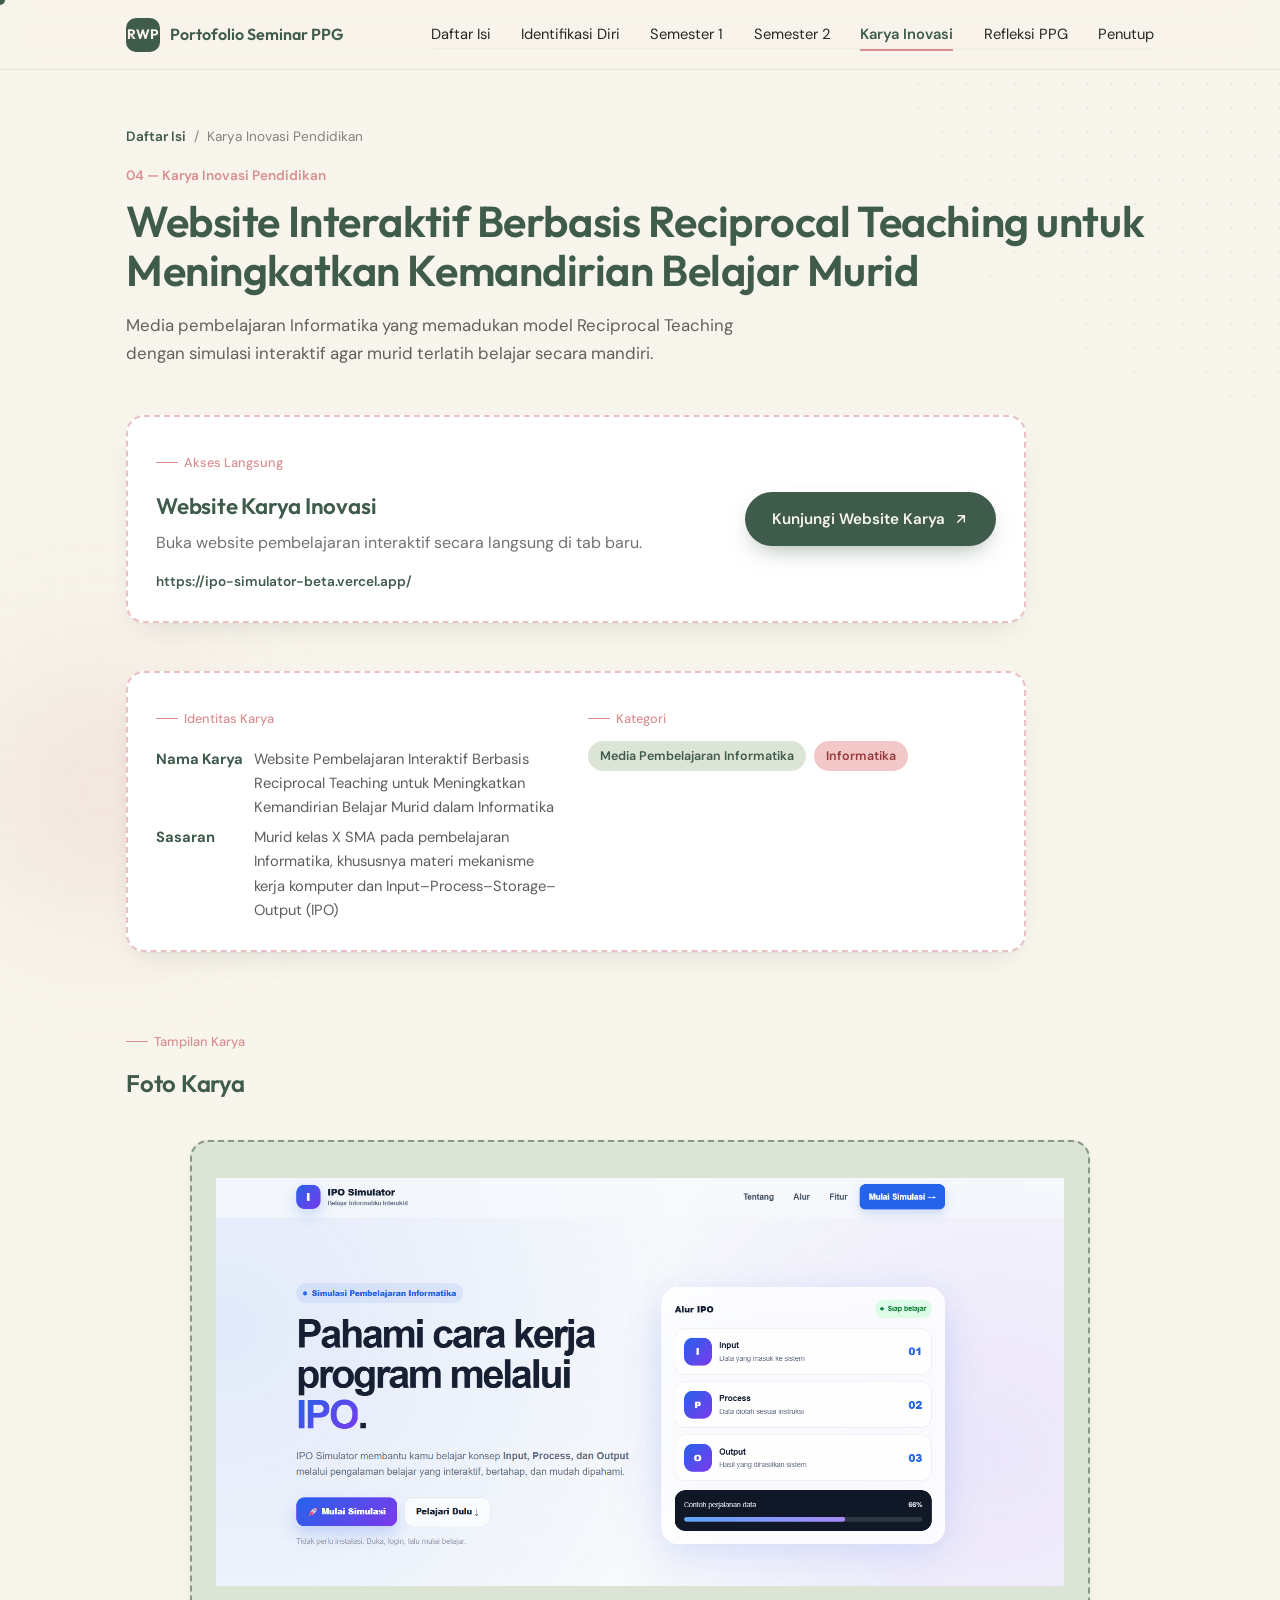
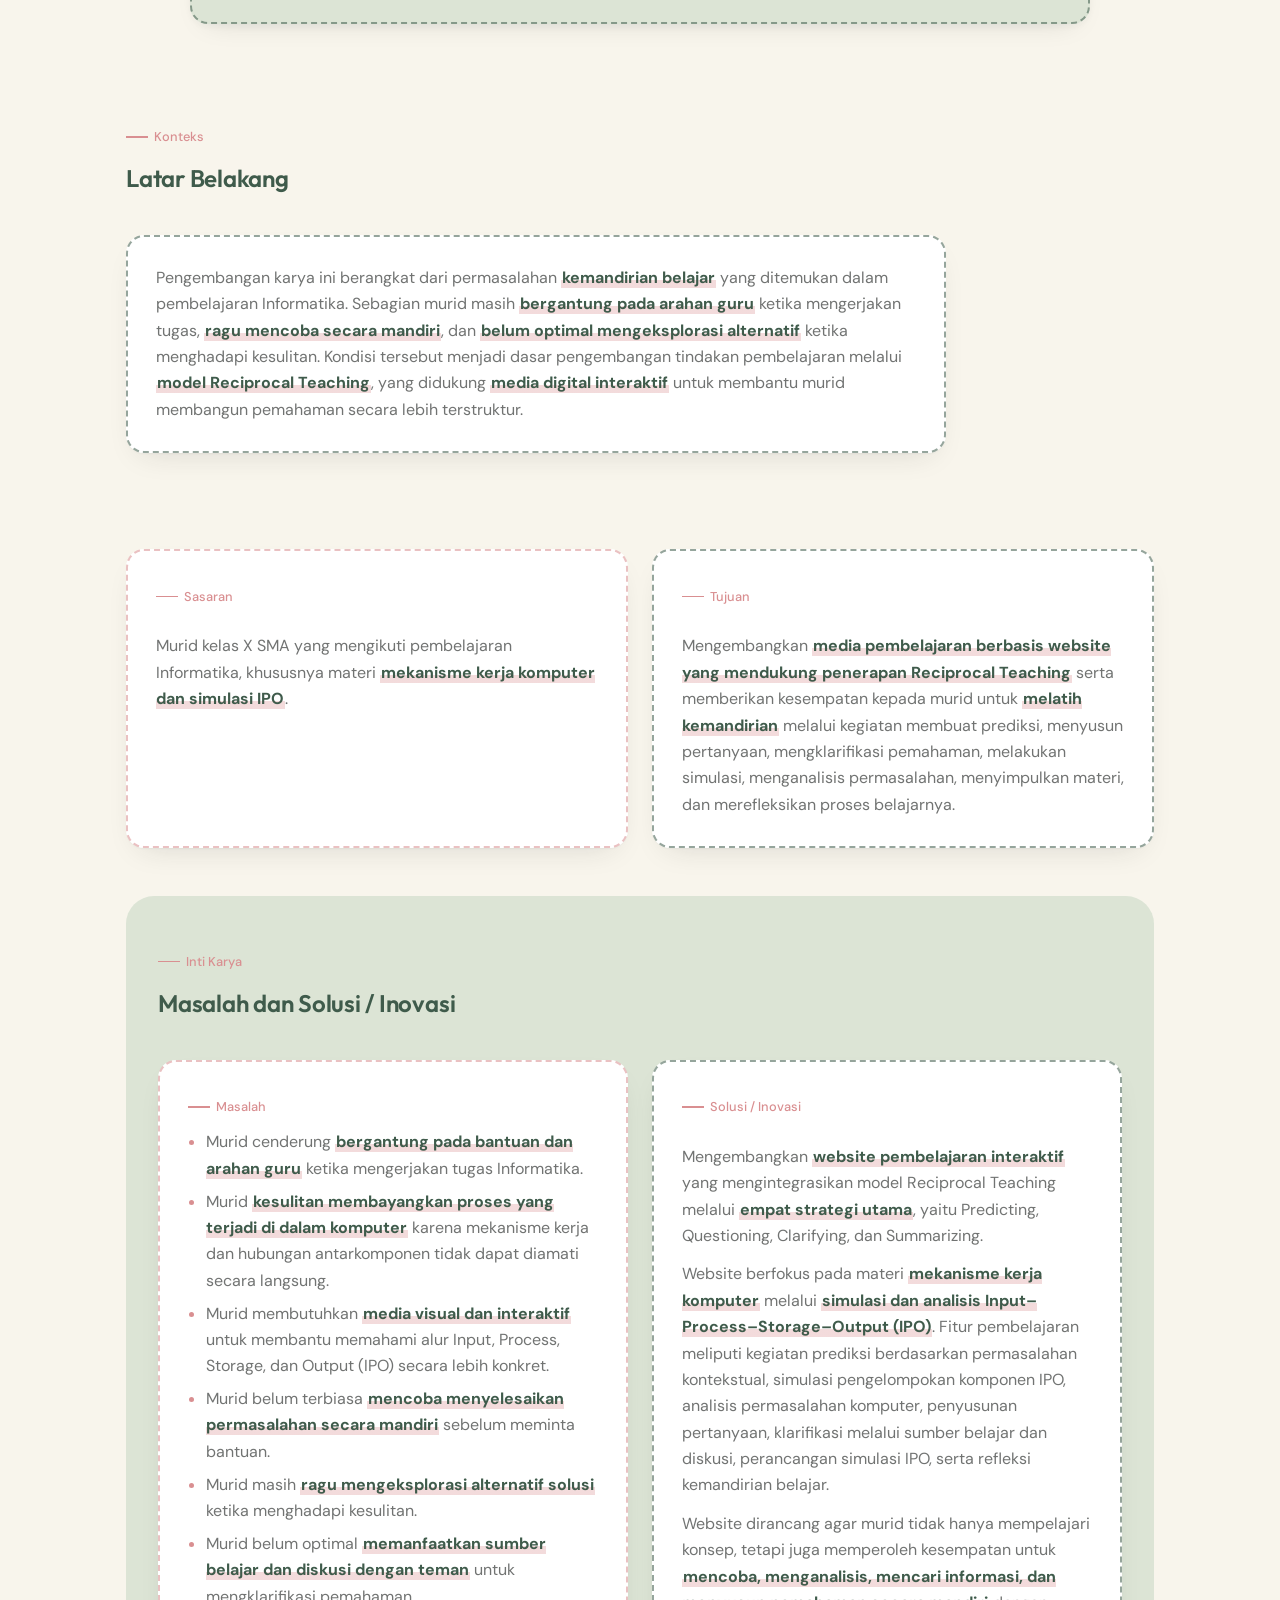
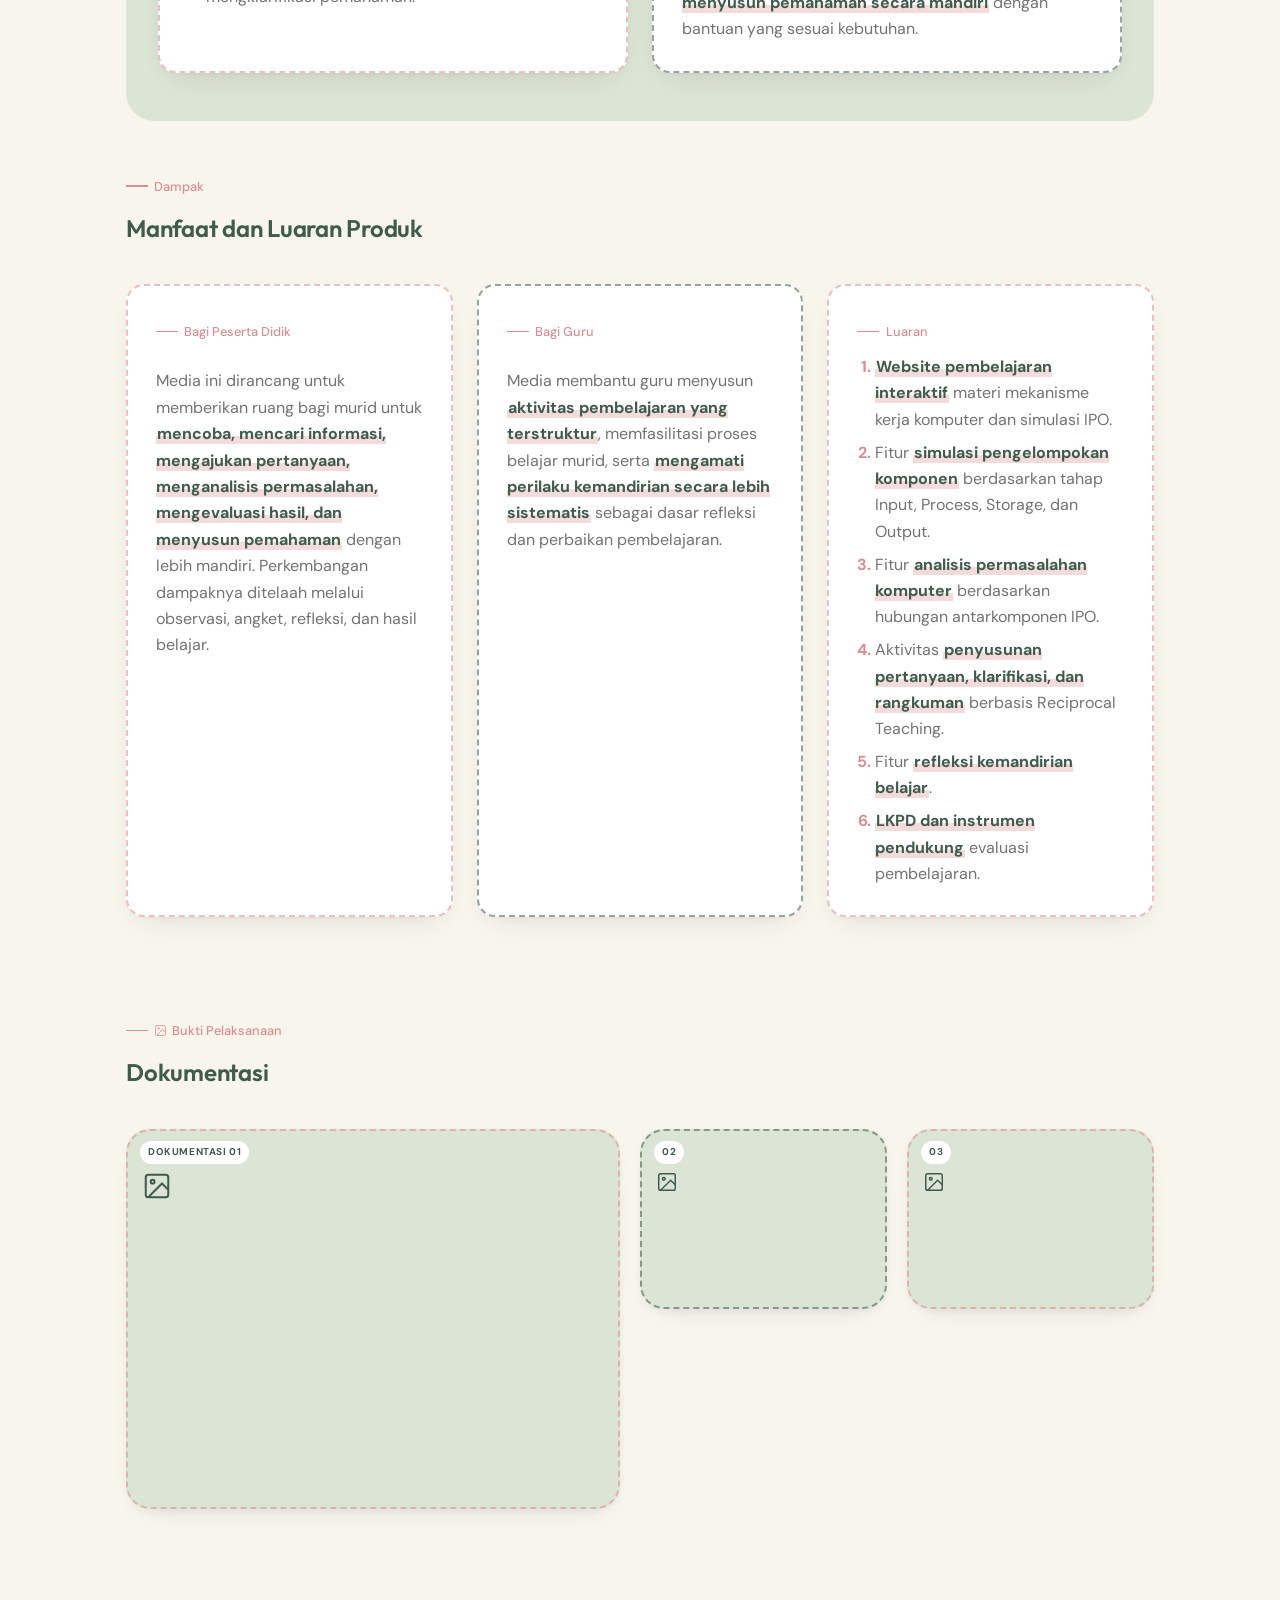
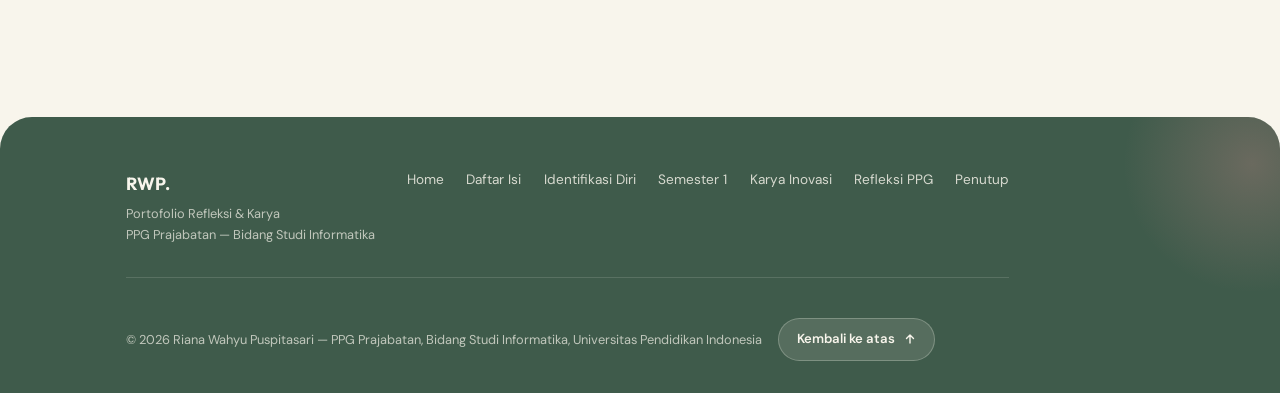
==== commit 001b3809: "revisi" ====
--- a/karya-inovasi.html
+++ b/karya-inovasi.html
@@ -41,9 +41,62 @@
 
     <div class="hero-header" style="text-align:left;padding-top:0;">
       <p class="kicker">04 — Karya Inovasi Pendidikan</p>
-      <h1 id="karya-title">Nama Karya Inovasi</h1>
-      <p class="lede" style="margin-inline:0;">Ganti judul dan setiap isian pada halaman ini dengan detail karya inovasi pembelajaran yang sudah dikembangkan.</p>
+      <h1 id="karya-title">Website Interaktif Berbasis Reciprocal Teaching untuk Meningkatkan Kemandirian Belajar Murid</h1>
+      <p class="lede" style="margin-inline:0;">Media pembelajaran Informatika yang memadukan model Reciprocal Teaching dengan simulasi interaktif agar murid terlatih belajar secara mandiri.</p>
     </div>
+
+    
+    <!-- Link Website Karya Inovasi -->
+    <section class="section-tight reveal" id="link-karya">
+      <div class="card card-pad karya-link-card">
+        <div class="karya-link-text">
+          <p class="eyebrow">Akses Langsung</p>
+          <h2>Website Karya Inovasi</h2>
+          <p class="muted">
+            Buka website pembelajaran interaktif secara langsung di tab baru.
+          </p>
+          <p class="karya-link-url" id="karya-link-display">
+            https://ipo-simulator-beta.vercel.app/
+          </p>
+        </div>
+
+        <div class="karya-link-actions">
+          <a
+            id="karya-link-btn"
+            href="https://ipo-simulator-beta.vercel.app/"
+            target="_blank"
+            rel="noopener noreferrer"
+            class="btn btn-primary magnetic"
+          >
+            Kunjungi Website Karya
+            <svg width="16" height="16" viewBox="0 0 24 24"
+              fill="none" stroke="currentColor" stroke-width="2.2"
+              stroke-linecap="round" stroke-linejoin="round">
+              <path d="M7 17L17 7M8 7h9v9"/>
+            </svg>
+          </a>
+        </div>
+      </div>
+    </section>
+
+    <script>
+      (function(){
+        var b = document.getElementById('karya-link-btn');
+        var d = document.getElementById('karya-link-display');
+        var h = b.getAttribute('href');
+
+        if (!h || h === '#') {
+          b.classList.add('is-disabled');
+          b.setAttribute('aria-disabled', 'true');
+          b.addEventListener('click', function(e) {
+            e.preventDefault();
+          });
+        } else {
+          d.textContent = h;
+        }
+      })();
+    </script>
+
 
     <!-- Identitas Karya -->
     <section class="section-tight reveal">
@@ -51,31 +104,37 @@
         <div>
           <p class="eyebrow">Identitas Karya</p>
           <div class="identity-info">
-            <div class="id-row"><b>Nama Karya</b><span>Isi nama karya inovasi</span></div>
-            <div class="id-row"><b>Sasaran</b><span>Isi sasaran pengguna, mis. peserta didik kelas X Informatika</span></div>
+            <div class="id-row"><b>Nama Karya</b><span>Website Pembelajaran Interaktif Berbasis Reciprocal Teaching untuk Meningkatkan Kemandirian Belajar Murid dalam Informatika</span></div>
+            <div class="id-row"><b>Sasaran</b><span>Murid kelas X SMA pada pembelajaran Informatika, khususnya materi mekanisme kerja komputer dan Input–Process–Storage–Output (IPO)</span></div>
           </div>
         </div>
         <div>
           <p class="eyebrow">Kategori</p>
           <div style="display:flex;gap:.5rem;flex-wrap:wrap;">
-            <span class="tag">Media Pembelajaran</span>
+            <span class="tag">Media Pembelajaran Informatika</span>
             <span class="tag tag-rose">Informatika</span>
           </div>
         </div>
       </div>
     </section>
 
+    
     <!-- Foto Karya -->
     <section class="reveal">
       <div class="section-head">
         <p class="eyebrow">Tampilan Karya</p>
         <h2>Foto Karya</h2>
       </div>
-      <div class="artefact-frame" style="max-width:900px;aspect-ratio:16/8;display:flex;flex-direction:column;align-items:center;justify-content:center;">
-        <svg width="34" height="34" viewBox="0 0 24 24" fill="none" stroke="currentColor" stroke-width="1.6"><rect x="3" y="3" width="18" height="18" rx="2"/><circle cx="8.5" cy="8.5" r="1.5"/><path d="M21 15l-5-5L5 21"/></svg>
-        <p>Letakkan foto atau tangkapan layar karya di sini</p>
-      </div>
-    </section>
+
+      <div class="artefact-frame" style="max-width:900px;margin:0 auto;overflow:hidden;">
+        <img
+          src="assets/img/IPO.png"
+          alt="Dokumentasi karya"
+          style="width:100%;height:auto;display:block;object-fit:contain;"
+        >
+      </div>
+    </section>
+
 
     <!-- Latar Belakang -->
     <section class="reveal">
@@ -84,7 +143,7 @@
         <h2>Latar Belakang</h2>
       </div>
       <div class="card card-pad" style="max-width:820px;">
-        <p class="muted">Jelaskan kondisi atau kebutuhan pembelajaran yang mendorong terciptanya karya ini — misalnya kesulitan peserta didik yang teramati selama PPL, atau kesenjangan yang ditemukan lewat asesmen awal.</p>
+        <p class="muted hl-text">Pengembangan karya ini berangkat dari permasalahan <b>kemandirian belajar</b> yang ditemukan dalam pembelajaran Informatika. Sebagian murid masih <b>bergantung pada arahan guru</b> ketika mengerjakan tugas, <b>ragu mencoba secara mandiri</b>, dan <b>belum optimal mengeksplorasi alternatif</b> ketika menghadapi kesulitan. Kondisi tersebut menjadi dasar pengembangan tindakan pembelajaran melalui <b>model Reciprocal Teaching</b>, yang didukung <b>media digital interaktif</b> untuk membantu murid membangun pemahaman secara lebih terstruktur.</p>
       </div>
     </section>
 
@@ -93,11 +152,11 @@
       <div class="grid grid-2">
         <div class="card card-pad">
           <p class="eyebrow">Sasaran</p>
-          <p class="muted">Sebutkan kelas, jenjang, atau kelompok peserta didik yang dituju.</p>
+          <p class="muted hl-text">Murid kelas X SMA yang mengikuti pembelajaran Informatika, khususnya materi <b>mekanisme kerja komputer dan simulasi IPO</b>.</p>
         </div>
         <div class="card card-pad">
           <p class="eyebrow">Tujuan</p>
-          <p class="muted">Jelaskan capaian yang ingin diperoleh peserta didik melalui karya ini.</p>
+          <p class="muted hl-text">Mengembangkan <b>media pembelajaran berbasis website yang mendukung penerapan Reciprocal Teaching</b> serta memberikan kesempatan kepada murid untuk <b>melatih kemandirian</b> melalui kegiatan membuat prediksi, menyusun pertanyaan, mengklarifikasi pemahaman, melakukan simulasi, menganalisis permasalahan, menyimpulkan materi, dan merefleksikan proses belajarnya.</p>
         </div>
       </div>
     </section>
@@ -112,11 +171,20 @@
         <div class="grid grid-2">
           <div class="card card-pad">
             <p class="eyebrow" style="color:var(--rose);">Masalah</p>
-            <p class="muted">Uraikan masalah pembelajaran spesifik yang ingin diselesaikan.</p>
+            <ul class="muted hl-text" style="padding-left:1.1rem;margin:0;display:grid;gap:.4rem;list-style:disc;">
+              <li>Murid cenderung <b>bergantung pada bantuan dan arahan guru</b> ketika mengerjakan tugas Informatika.</li>
+              <li>Murid <b>kesulitan membayangkan proses yang terjadi di dalam komputer</b> karena mekanisme kerja dan hubungan antarkomponen tidak dapat diamati secara langsung.</li>
+              <li>Murid membutuhkan <b>media visual dan interaktif</b> untuk membantu memahami alur Input, Process, Storage, dan Output (IPO) secara lebih konkret.</li>
+              <li>Murid belum terbiasa <b>mencoba menyelesaikan permasalahan secara mandiri</b> sebelum meminta bantuan.</li>
+              <li>Murid masih <b>ragu mengeksplorasi alternatif solusi</b> ketika menghadapi kesulitan.</li>
+              <li>Murid belum optimal <b>memanfaatkan sumber belajar dan diskusi dengan teman</b> untuk mengklarifikasi pemahaman.</li>
+            </ul>
           </div>
           <div class="card card-pad">
             <p class="eyebrow">Solusi / Inovasi</p>
-            <p class="muted">Uraikan bentuk solusi atau inovasi yang dikembangkan, termasuk fitur atau pendekatan utamanya.</p>
+            <p class="muted hl-text">Mengembangkan <b>website pembelajaran interaktif</b> yang mengintegrasikan model Reciprocal Teaching melalui <b>empat strategi utama</b>, yaitu Predicting, Questioning, Clarifying, dan Summarizing.</p>
+            <p class="muted hl-text" style="margin-top:.75rem;">Website berfokus pada materi <b>mekanisme kerja komputer</b> melalui <b>simulasi dan analisis Input–Process–Storage–Output (IPO)</b>. Fitur pembelajaran meliputi kegiatan prediksi berdasarkan permasalahan kontekstual, simulasi pengelompokan komponen IPO, analisis permasalahan komputer, penyusunan pertanyaan, klarifikasi melalui sumber belajar dan diskusi, perancangan simulasi IPO, serta refleksi kemandirian belajar.</p>
+            <p class="muted hl-text" style="margin-top:.75rem;">Website dirancang agar murid tidak hanya mempelajari konsep, tetapi juga memperoleh kesempatan untuk <b>mencoba, menganalisis, mencari informasi, dan menyusun pemahaman secara mandiri</b> dengan bantuan yang sesuai kebutuhan.</p>
           </div>
         </div>
       </div>
@@ -131,15 +199,22 @@
       <div class="grid grid-3">
         <div class="card card-pad">
           <p class="eyebrow">Bagi Peserta Didik</p>
-          <p class="muted">Isi manfaat langsung bagi peserta didik.</p>
+          <p class="muted hl-text">Media ini dirancang untuk memberikan ruang bagi murid untuk <b>mencoba, mencari informasi, mengajukan pertanyaan, menganalisis permasalahan, mengevaluasi hasil, dan menyusun pemahaman</b> dengan lebih mandiri. Perkembangan dampaknya ditelaah melalui observasi, angket, refleksi, dan hasil belajar.</p>
         </div>
         <div class="card card-pad">
           <p class="eyebrow">Bagi Guru</p>
-          <p class="muted">Isi manfaat bagi proses mengajar.</p>
+          <p class="muted hl-text">Media membantu guru menyusun <b>aktivitas pembelajaran yang terstruktur</b>, memfasilitasi proses belajar murid, serta <b>mengamati perilaku kemandirian secara lebih sistematis</b> sebagai dasar refleksi dan perbaikan pembelajaran.</p>
         </div>
         <div class="card card-pad">
           <p class="eyebrow">Luaran</p>
-          <p class="muted">Sebutkan bentuk luaran konkret, mis. modul, aplikasi, atau media interaktif.</p>
+          <ol class="muted hl-text" style="padding-left:1.1rem;margin:0;display:grid;gap:.4rem;">
+            <li><b>Website pembelajaran interaktif</b> materi mekanisme kerja komputer dan simulasi IPO.</li>
+            <li>Fitur <b>simulasi pengelompokan komponen</b> berdasarkan tahap Input, Process, Storage, dan Output.</li>
+            <li>Fitur <b>analisis permasalahan komputer</b> berdasarkan hubungan antarkomponen IPO.</li>
+            <li>Aktivitas <b>penyusunan pertanyaan, klarifikasi, dan rangkuman</b> berbasis Reciprocal Teaching.</li>
+            <li>Fitur <b>refleksi kemandirian belajar</b>.</li>
+            <li><b>LKPD dan instrumen pendukung</b> evaluasi pembelajaran.</li>
+          </ol>
         </div>
       </div>
     </section>
--- a/assets/css/style.css
+++ b/assets/css/style.css
@@ -1665,3 +1665,382 @@
 .identity-panel:hover {
   border-color: var(--dash-pink) !important;
 }
+
+/* ---------- Pratinjau dokumen inline (doc-viewer) ---------- */
+.doc-viewer{ max-width: 820px; }
+.doc-card{
+  display: grid; grid-template-columns: 170px 1fr; gap: 1.75rem; align-items: center;
+  background: var(--white); border-radius: var(--radius-md); padding: 1.5rem;
+  box-shadow: var(--shadow-card); border: 2px dashed rgba(63,91,75,.3);
+}
+.doc-paper{
+  position: relative; aspect-ratio: 1 / 1.414; background: #fff; border-radius: 6px;
+  box-shadow: 0 1px 2px rgba(37,40,39,.12), 0 14px 28px -14px rgba(37,40,39,.35);
+  overflow: hidden; border: 1px solid rgba(37,40,39,.08);
+}
+.doc-paper img{ position:absolute; inset:0; width:100%; height:100%; object-fit: cover; object-position: top; z-index:1; }
+.doc-paper::after{ /* lipatan sudut */
+  content:""; position:absolute; top:0; right:0; z-index:2; width:26px; height:26px;
+  background: linear-gradient(225deg, var(--cream) 50%, rgba(37,40,39,.14) 50%);
+}
+.doc-lines{ position:absolute; inset: 22% 14% 10% 14%; display:flex; flex-direction:column; gap:9px; }
+.doc-lines i{ display:block; height:5px; border-radius:3px; background: var(--sage-pale); }
+.doc-lines i:nth-child(3n){ width: 70%; }
+.doc-badge{
+  position:absolute; left:8px; bottom:8px; z-index:3; background: #c0392b; color:#fff;
+  font: 700 .62rem/1 var(--font-body); letter-spacing:.08em; padding:.28rem .45rem; border-radius:4px;
+}
+.doc-name{ font-family: var(--font-display); font-weight:600; color: var(--sage-deep); word-break: break-word; margin: .15rem 0 .35rem; }
+.doc-sub{ font-size:.88rem; margin-bottom: 1rem; }
+.doc-actions{ display:flex; gap:.6rem; flex-wrap:wrap; }
+.doc-card.is-empty .doc-paper{ opacity:.7; filter: grayscale(.4); }
+.doc-preview{
+  margin-top: 1rem; background: var(--white); border-radius: var(--radius-md);
+  box-shadow: var(--shadow-lift); overflow: hidden; border: 1px solid rgba(63,91,75,.15);
+  animation: docOpen .35s ease;
+}
+.doc-preview[hidden]{ display:none; }
+@keyframes docOpen{ from{ opacity:0; transform: translateY(-8px);} to{ opacity:1; transform:none; } }
+.doc-toolbar{
+  display:flex; justify-content:space-between; align-items:center; gap:1rem;
+  padding:.65rem 1rem; background: var(--sage-deep); color: var(--cream); font-size:.85rem;
+}
+.doc-tname{ overflow:hidden; text-overflow:ellipsis; white-space:nowrap; }
+.doc-close{ background:transparent; border:1px solid rgba(248,245,236,.5); color:inherit; border-radius:999px; padding:.25rem .8rem; cursor:pointer; font: inherit; }
+.doc-close:hover{ background: rgba(248,245,236,.15); }
+.doc-frame iframe{ display:block; width:100%; height: min(80vh, 760px); border:0; background:#eee; }
+.doc-note{ font-size:.78rem; padding:.55rem 1rem; text-align:center; }
+@media (max-width: 640px){
+  .doc-card{ grid-template-columns: 1fr; text-align:center; }
+  .doc-paper{ max-width: 150px; margin-inline:auto; }
+  .doc-actions{ justify-content:center; }
+}
+
+/* ---------- Identifikasi diri: kartu identitas, visi-misi, kompetensi ---------- */
+.idcard{ display:grid; grid-template-columns: 240px 1fr; gap: 2rem; max-width: 880px; align-items:start; }
+.idcard-photo{ aspect-ratio: 3/4; border-radius: var(--radius-md); overflow:hidden; background: var(--sage-pale); box-shadow: var(--shadow-card); }
+.idcard-photo img{ width:100%; height:100%; object-fit:cover; object-position: top; display:block; }
+.idtable{ width:100%; border-collapse: collapse; font-size:.95rem; }
+.idtable th, .idtable td{ text-align:left; padding:.55rem .25rem; border-bottom:1px solid rgba(63,91,75,.14); vertical-align: top; }
+.idtable th{ width: 38%; font-weight:600; color: var(--sage-deep); }
+.idtable td::before{ content: ": "; color: var(--rose); }
+@media (max-width: 700px){ .idcard{ grid-template-columns: 1fr; } .idcard-photo{ max-width: 220px; margin-inline:auto; } }
+
+.vm-grid{ display:grid; grid-template-columns: 1fr; gap:1.25rem; max-width: 880px; }
+.vm-source{ display:flex; align-items:center; gap:.75rem; font-size:.85rem; color: rgba(37,40,39,.7); margin-bottom: 1rem; }
+.vm-source img{ height: 38px; width:auto; }
+.vm-quote{ font-family: var(--font-display); font-size:1.15rem; line-height:1.55; color: var(--sage-deep); border-left:4px solid var(--rose); padding-left:1.1rem; }
+.misi-list{ padding-left:0; list-style:none; counter-reset: misi; display:grid; gap:.8rem; }
+.misi-list li{ counter-increment: misi; display:grid; grid-template-columns: 2rem 1fr; gap:.7rem; }
+.misi-list li::before{ content: counter(misi); width:2rem; height:2rem; border-radius:50%; background: var(--sage-pale); color: var(--sage-deep); font-weight:700; display:flex; align-items:center; justify-content:center; }
+
+.komp-list{ display:grid; gap:1.25rem; max-width:880px; }
+.komp-card h3{ display:flex; align-items:center; gap:.6rem; font-size:1.15rem; margin-bottom:.75rem; }
+.komp-card ul{ margin:0; padding-left:1.15rem; display:grid; gap:.55rem; }
+.komp-card li::marker{ color: var(--rose); }
+.komp-chip{ display:inline-block; font-size:.68rem; font-weight:700; letter-spacing:.05em; text-transform:uppercase; padding:.18rem .55rem; border-radius:999px; background: var(--sage-pale); color: var(--sage-deep); vertical-align: middle; }
+.komp-chip.pedagogik{ background:#DCE4D5; } .komp-chip.kepribadian{ background:#F1C8C7; color:#96393c; }
+.komp-chip.sosial{ background:#E7D8BE; color:#6b4f22; } .komp-chip.profesional{ background:#A8B9A3; }
+.step-grid{ display:grid; grid-template-columns: repeat(2, 1fr); gap:1.25rem; }
+@media (max-width: 700px){ .step-grid{ grid-template-columns: 1fr; } }
+.step-card .komp-chip{ margin-bottom:.6rem; }
+.step-card ul{ padding-left:1.1rem; margin:.5rem 0 0; display:grid; gap:.4rem; font-size:.93rem; }
+.lede-block{ max-width:880px; margin-bottom:1.25rem; }
+
+/* penekanan poin 4C */
+.accordion-panel-inner b, .hl-text b, #analisis-content b, #praktis-content b, .lede-block b, .komp-card li b, .step-card li b{ color: var(--sage-deep); font-weight:700; background: linear-gradient(transparent 62%, rgba(217,143,145,.32) 62%); padding-inline:1px; }
+
+/* ---------- Responsif mobile (tambahan) ---------- */
+.card p + p, .card-pad p + p{ margin-top: .9rem; }
+.split-grid{ grid-template-columns: 1fr 1.2fr; gap: 1.5rem; align-items: start; }
+
+/* Kotak dokumentasi foto */
+.split-photo {
+  width: 100%;
+  aspect-ratio: 4 / 3;
+  box-sizing: border-box;
+  padding: 1rem;
+  display: grid;
+  grid-template-columns: repeat(2, minmax(0, 1fr));
+  gap: 12px;
+  align-items: center;
+  justify-items: center;
+  overflow: hidden;
+}
+
+/* Foto di dalam kotak */
+.split-photo img {
+  width: 100%;
+  aspect-ratio: 4 / 3;
+  object-fit: cover;
+  border-radius: 12px;
+  display: block;
+}
+
+/* Keterangan foto */
+.split-photo p {
+  grid-column: 1 / -1;
+  margin: 0;
+  text-align: center;
+}
+
+/* Kalau layar kecil, tetap dua foto berdampingan */
+@media (max-width: 780px) {
+  .split-photo {
+    aspect-ratio: 4 / 3;
+    grid-template-columns: repeat(2, minmax(0, 1fr));
+  }
+}
+
+/* Grid dokumentasi */
+.documentation-grid {
+  display: grid;
+  grid-template-columns: repeat(2, minmax(0, 1fr));
+  gap: 20px;
+  width: 100%;
+}
+
+/* Kartu setiap foto */
+.documentation-card {
+  position: relative;
+  min-width: 0;
+  padding: 16px;
+  border: 2px dashed;
+  border-radius: 24px;
+  background: #F8F5EC;
+  box-sizing: border-box;
+}
+
+/* Border selang-seling */
+.documentation-card.pink {
+  border-color: #D9A5A5;
+}
+
+.documentation-card.green {
+  border-color: #8CA391;
+}
+
+/* Foto dengan rasio tetap 4:3 */
+.documentation-card img {
+  display: block;
+  width: 100%;
+  aspect-ratio: 4 / 3;
+  object-fit: cover;
+  border-radius: 14px;
+}
+
+/* Judul dokumentasi */
+.documentation-card p {
+  margin: 12px 0 2px;
+  text-align: center;
+  color: #3F5B4B;
+  font-size: 0.95rem;
+}
+
+/* Label kecil di pojok kartu */
+.photo-label {
+  display: inline-block;
+  margin-bottom: 12px;
+  padding: 6px 10px;
+  border-radius: 20px;
+  background: white;
+  color: #3F5B4B;
+  font-size: 0.7rem;
+  font-weight: 700;
+  letter-spacing: 0.04em;
+}
+
+/* Tampilan layar kecil */
+@media (max-width: 600px) {
+  .documentation-grid {
+    grid-template-columns: 1fr;
+    gap: 16px;
+  }
+}
+
+
+.gallery-varied {
+  display: grid;
+  grid-template-columns: 2fr 1fr 1fr;
+  grid-template-rows: 180px 180px;
+  gap: 20px;
+  align-items: stretch;
+}
+
+.gallery-varied .artefact-frame {
+  position: relative;
+  box-sizing: border-box;
+  min-width: 0;
+  min-height: 0;
+  padding: 40px 14px 12px;
+  border-radius: 24px;
+  overflow: hidden;
+  display: flex;
+  flex-direction: column;
+  align-items: stretch;
+  justify-content: flex-start;
+  gap: 8px;
+}
+
+/* Foto besar kiri */
+.gallery-varied .g-large {
+  grid-column: 1;
+  grid-row: 1 / 3;
+}
+
+/* Dua foto kecil di kanan atas */
+.gallery-varied .g-small:nth-child(2) {
+  grid-column: 2;
+  grid-row: 1;
+}
+
+.gallery-varied .g-small:nth-child(3) {
+  grid-column: 3;
+  grid-row: 1;
+}
+
+/* Foto lebar di kanan bawah */
+.gallery-varied .g-medium {
+  grid-column: 2 / 4;
+  grid-row: 2;
+}
+
+/* Foto tidak mengubah ukuran kotak */
+.gallery-varied img {
+  display: block;
+  width: 100%;
+  height: auto;
+  flex: 1;
+  min-height: 0;
+  object-fit: cover;
+  border-radius: 14px;
+}
+
+/* Label dokumentasi */
+.gallery-varied .a-tag {
+  position: absolute;
+  top: 10px;
+  left: 12px;
+  z-index: 2;
+}
+
+/* Judul foto */
+.gallery-varied .photo-title {
+  margin: 0;
+  text-align: center;
+  font-size: 14px;
+  line-height: 1.3;
+  color: #3f5b4b;
+  flex-shrink: 0;
+}
+
+
+img, video, iframe{ max-width: 100%; }
+
+
+@media (max-width: 780px){
+  .split-grid{ grid-template-columns: 1fr; }
+  .split-photo{ aspect-ratio: 16/10; }
+  .artefact-frame[style*="aspect-ratio"]{ aspect-ratio: auto !important; min-height: 180px; }
+}
+@media (max-width: 640px){
+  :root{ --radius-lg: 22px; }
+  .card-pad{ padding: 1.15rem; }
+  .section-alt .container[style]{ padding-inline: 1rem !important; }
+  .hero-header h1{ font-size: clamp(1.7rem, 8vw, 2.2rem); line-height: 1.2; }
+  .section-head h2{ font-size: clamp(1.3rem, 6vw, 1.7rem); }
+  .btn{ min-height: 44px; }                 /* target sentuh nyaman */
+  .accordion-trigger{ min-height: 52px; }
+  .accordion-trigger .a-sub{ display: none; } /* judul 4C tidak berdesakan */
+  .tabs{ overflow-x: auto; flex-wrap: nowrap; -webkit-overflow-scrolling: touch; scrollbar-width: none; padding-bottom: .25rem; }
+  .tabs::-webkit-scrollbar{ display: none; }
+  .tab-btn{ white-space: nowrap; flex: 0 0 auto; }
+  .nav-links a, .footer-nav a{ padding-block: .55rem; }
+
+  /* identitas: label di atas nilai */
+  .idtable, .idtable tbody, .idtable tr, .idtable th, .idtable td{ display: block; width: 100%; }
+  .idtable tr{ padding: .5rem 0; border-bottom: 1px solid rgba(63,91,75,.14); }
+  .idtable th, .idtable td{ border: 0; padding: 0; }
+  .idtable th{ font-size: .75rem; letter-spacing: .05em; text-transform: uppercase; color: var(--rose); }
+  .idtable td::before{ content: none; }
+
+  .komp-card h3{ flex-direction: column; align-items: flex-start; gap: .4rem; }
+  .komp-card li .komp-chip{ display: table; margin-bottom: .25rem; }
+  .vm-quote{ font-size: 1rem; }
+  .doc-frame iframe{ height: 70vh; }
+  .doc-actions .btn{ flex: 1 1 130px; justify-content: center; }
+}
+.komp-list .artefact-frame.split-photo{ aspect-ratio: 16/9; }
+.step-card h3{ margin-bottom: .6rem; }
+.step-card ul + p{ margin-top: .9rem; }
+.step-card p.muted + ul{ margin-top: .35rem; }
+
+
+
+/* Kartu pembimbing dan penguji */
+.people-grid {
+  align-items: stretch;
+  gap: 20px;
+}
+
+.people-grid .people-card {
+  min-width: 0;
+  padding: 24px 16px;
+  text-align: center;
+  display: flex;
+  flex-direction: column;
+  align-items: center;
+  justify-content: flex-start;
+}
+
+/* Ukuran foto seragam */
+.people-photo {
+  display: block;
+  width: 100%;
+  max-width: 180px;
+  aspect-ratio: 4 / 5;
+  object-fit: cover;
+  object-position: center top;
+  border-radius: 14px;
+  margin-bottom: 16px;
+}
+
+/* Nama tetap rapi */
+.people-grid .name {
+  font-size: 0.92rem;
+  line-height: 1.5;
+  overflow-wrap: break-word;
+  margin-bottom: 0;
+}
+
+/* Nama Pak Eka sedikit lebih kecil */
+.people-grid .name-penguji {
+  font-size: 0.82rem;
+  line-height: 1.45;
+}
+
+/* Tampilan HP */
+@media (max-width: 600px) {
+  .people-grid {
+    grid-template-columns: 1fr;
+  }
+
+  .people-photo {
+    max-width: 160px;
+  }
+
+  .people-grid .name-penguji {
+    font-size: 0.9rem;
+  }
+}
+
+/* Penanda poin pada teks berhighlight */
+.hl-text li::marker{ color: var(--rose); font-weight:700; }
+
+/* Link Website Karya Inovasi */
+.karya-link-card{ max-width:900px; display:flex; align-items:center; justify-content:space-between; gap:1.5rem; flex-wrap:wrap; border-left:4px solid var(--sage-deep); }
+.karya-link-text h2{ font-size:1.4rem; margin:.15rem 0 .35rem; }
+.karya-link-url{ margin-top:.6rem; font-size:.85rem; color:var(--sage-deep); font-weight:600; word-break:break-all; }
+.karya-link-actions .btn.is-disabled{ opacity:.5; cursor:not-allowed; pointer-events:auto; }
+.karya-link-actions .btn.is-disabled:hover{ transform:none; box-shadow:none; }
+@media (max-width:640px){ .karya-link-actions, .karya-link-actions .btn{ width:100%; justify-content:center; } }
